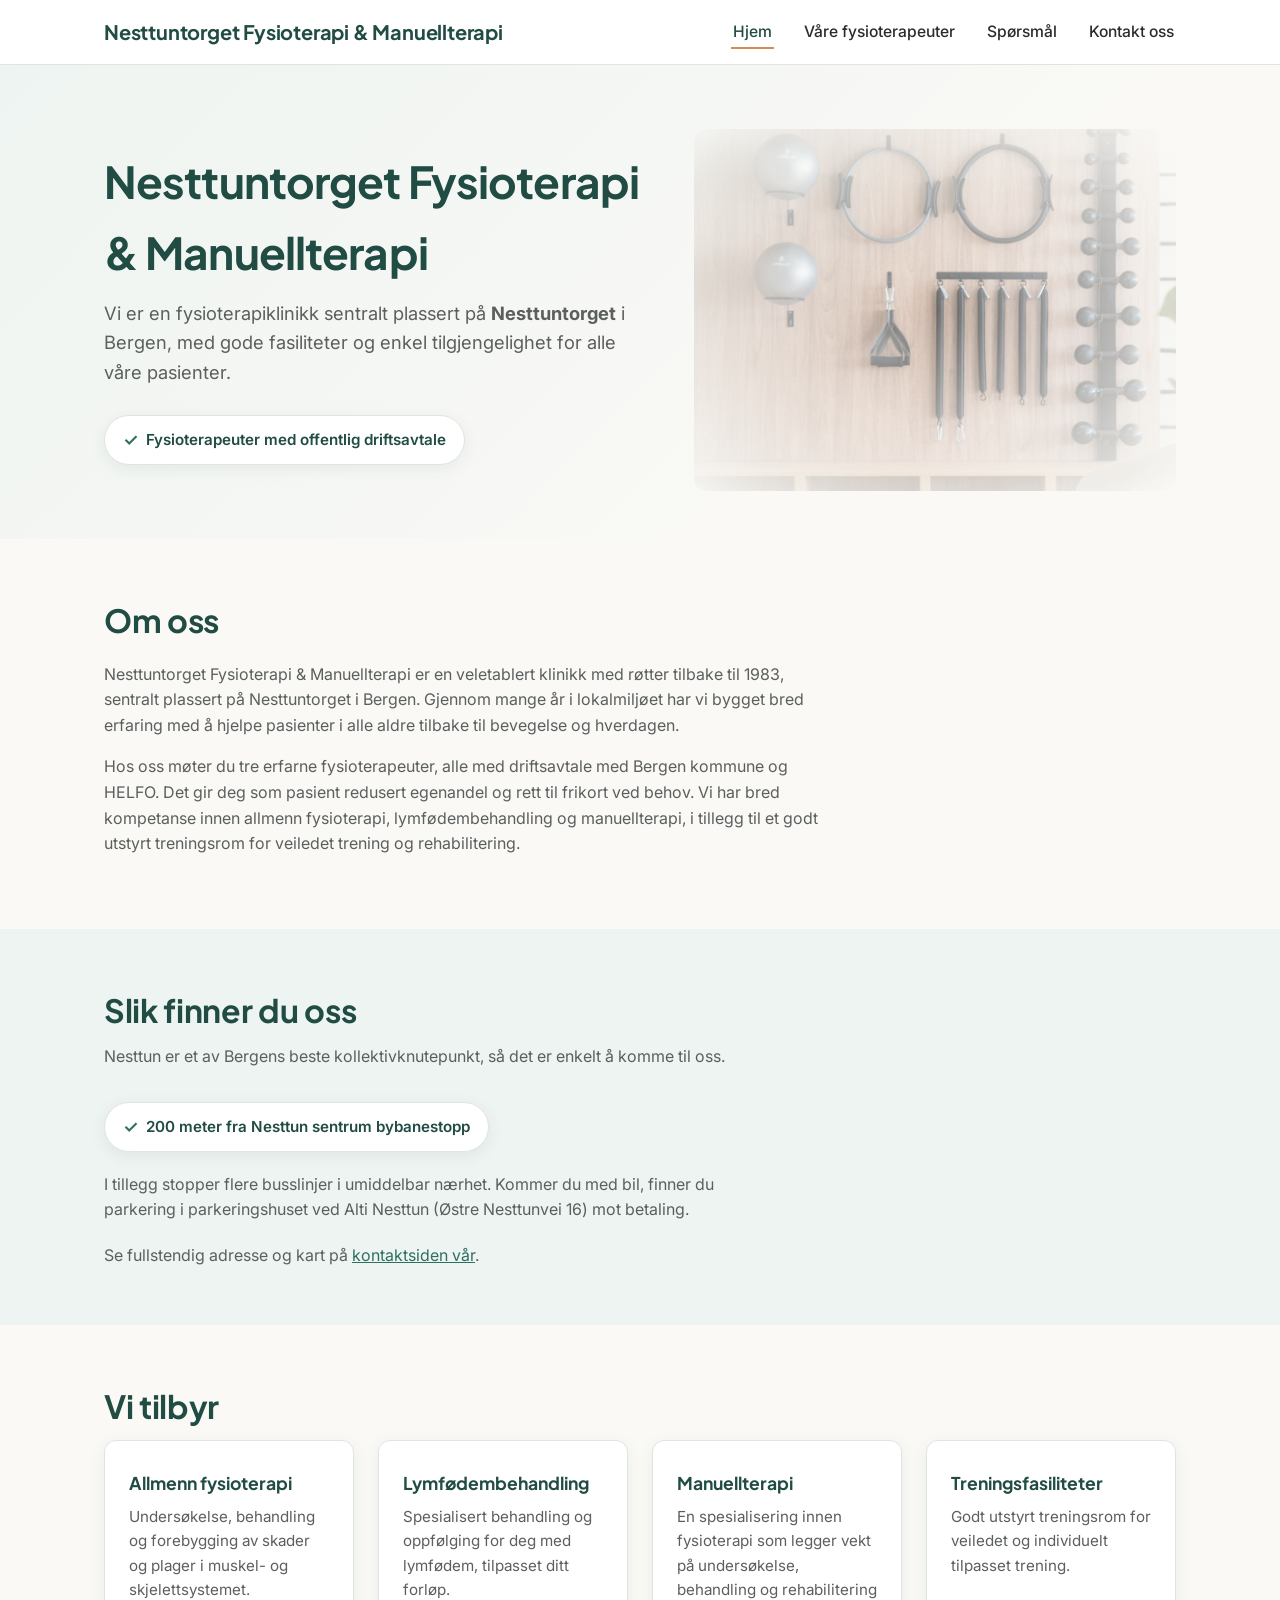
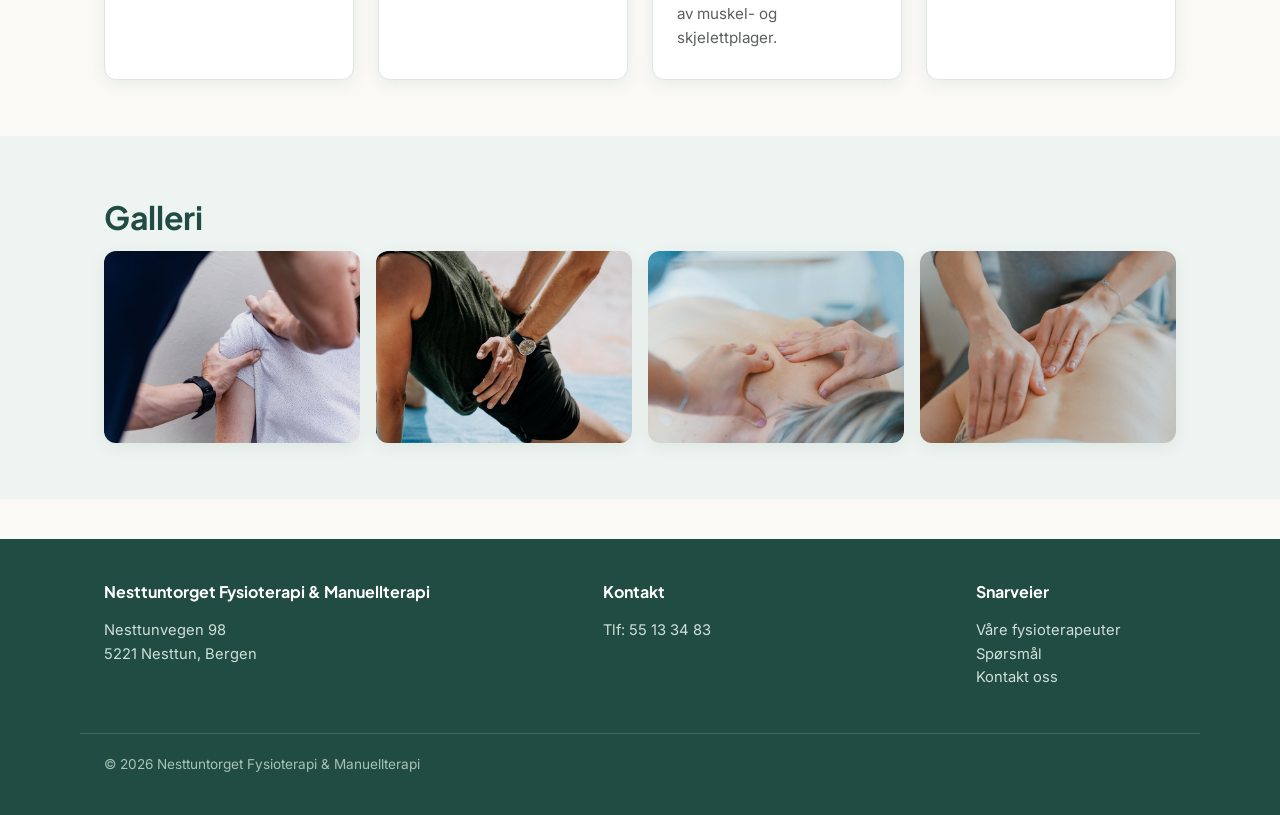
==== index.html @ 500651e6 "Remove generated placeholder logo, revert header to plain text" ====
<!DOCTYPE html>
<html lang="no">
<head>
  <meta charset="UTF-8" />
  <meta name="viewport" content="width=device-width, initial-scale=1.0" />
  <title>Nesttuntorget Fysioterapi &amp; Manuellterapi</title>
  <meta name="description" content="Nesttuntorget Fysioterapi &amp; Manuellterapi – din lokale fysioterapiklinikk sentralt plassert på Nesttuntorget. Fysioterapeuter med offentlig driftsavtale." />
  <link rel="preconnect" href="https://fonts.googleapis.com" />
  <link rel="preconnect" href="https://fonts.gstatic.com" crossorigin />
  <link href="https://fonts.googleapis.com/css2?family=Inter:wght@400;500;600;700&family=Plus+Jakarta+Sans:wght@600;700;800&display=swap" rel="stylesheet" />
  <link rel="stylesheet" href="css/style.css" />
</head>
<body>

  <header class="site-header">
    <div class="container">
      <a class="site-logo" href="index.html">Nesttuntorget Fysioterapi &amp; Manuellterapi</a>
      <nav class="site-nav" aria-label="Hovedmeny">
        <ul>
          <li><a href="index.html" aria-current="page">Hjem</a></li>
          <li><a href="fysioterapeuter.html">Våre fysioterapeuter</a></li>
          <li><a href="sporsmal.html">Spørsmål</a></li>
          <li><a href="kontakt.html">Kontakt oss</a></li>
        </ul>
      </nav>
    </div>
  </header>

  <main>
    <!-- Hero / intro -->
    <section class="hero">
      <div class="container hero-flex">
        <div class="hero-text">
          <h1>Nesttuntorget Fysioterapi &amp; Manuellterapi</h1>
          <p class="lead">
            Vi er en fysioterapiklinikk sentralt plassert på <strong>Nesttuntorget</strong> i Bergen,
            med gode fasiliteter og enkel tilgjengelighet for alle våre pasienter.
          </p>
          <div class="trust-badges">
            <span class="trust-badge"><span class="check">✓</span> Fysioterapeuter med offentlig driftsavtale</span>
          </div>
        </div>
        <div class="hero-image hero-image--fade">
          <img src="assets/hero/hero-home.jpg" alt="Treningsutstyr til opptrening og rehabilitering" />
        </div>
      </div>
    </section>

    <!-- Om oss -->
    <section class="section intro-block">
      <div class="container">
        <h2>Om oss</h2>
        <p>
          Nesttuntorget Fysioterapi &amp; Manuellterapi er en veletablert klinikk med røtter tilbake til 1983, sentralt plassert
          på Nesttuntorget i Bergen. Gjennom mange år i lokalmiljøet har vi bygget bred erfaring med å hjelpe
          pasienter i alle aldre tilbake til bevegelse og hverdagen.
        </p>
        <p>
          Hos oss møter du tre erfarne fysioterapeuter, alle med driftsavtale med Bergen kommune og HELFO.
          Det gir deg som pasient redusert egenandel og rett til frikort ved behov. Vi har bred kompetanse
          innen allmenn fysioterapi, lymfødembehandling og manuellterapi, i tillegg til et godt
          utstyrt treningsrom for veiledet trening og rehabilitering.
        </p>
      </div>
    </section>

    <!-- Slik finner du oss -->
    <section class="section section-alt">
      <div class="container">
        <h2>Slik finner du oss</h2>
        <p class="section-intro">
          Nesttun er et av Bergens beste kollektivknutepunkt, så det er enkelt å komme til oss.
        </p>
        <div class="trust-badges">
          <span class="trust-badge"><span class="check">✓</span> 200 meter fra Nesttun sentrum bybanestopp</span>
        </div>
        <p style="margin-top: 20px; max-width: 640px; color: var(--color-text-light);">
          I tillegg stopper flere busslinjer i umiddelbar nærhet. Kommer du med bil, finner du parkering i
          parkeringshuset ved Alti Nesttun (Østre Nesttunvei 16) mot betaling.
        </p>
        <p class="section-intro" style="margin-top: 20px; margin-bottom: 0;">
          Se fullstendig adresse og kart på <a href="kontakt.html">kontaktsiden vår</a>.
        </p>
      </div>
    </section>

    <!-- Vi tilbyr -->
    <section class="section">
      <div class="container">
        <h2>Vi tilbyr</h2>
        <div class="offer-grid">
          <div class="offer-card">
            <h3>Allmenn fysioterapi</h3>
            <p>Undersøkelse, behandling og forebygging av skader og plager i muskel- og skjelettsystemet.</p>
          </div>
          <div class="offer-card">
            <h3>Lymfødembehandling</h3>
            <p>Spesialisert behandling og oppfølging for deg med lymfødem, tilpasset ditt forløp.</p>
          </div>
          <div class="offer-card">
            <h3>Manuellterapi</h3>
            <p>En spesialisering innen fysioterapi som legger vekt på undersøkelse, behandling og rehabilitering av muskel- og skjelettplager.</p>
          </div>
          <div class="offer-card">
            <h3>Treningsfasiliteter</h3>
            <p>Godt utstyrt treningsrom for veiledet og individuelt tilpasset trening.</p>
          </div>
        </div>
      </div>
    </section>

    <!-- Gallery -->
    <section class="section section-alt">
      <div class="container">
        <h2>Galleri</h2>
        <!-- Stock photos as placeholders — swap for real photos of the clinic/staff via assets/gallery/ once available. -->
        <div class="gallery-grid">
          <img src="assets/gallery/gallery-1.jpg" alt="Fysioterapeut behandler pasientens skulder" loading="lazy" />
          <img src="assets/gallery/gallery-2.jpg" alt="Veiledet tøying og trening" loading="lazy" />
          <img src="assets/gallery/gallery-3.jpg" alt="Behandling av nakke og skulder" loading="lazy" />
          <img src="assets/gallery/gallery-4.jpg" alt="Behandling av rygg" loading="lazy" />
        </div>
      </div>
    </section>
  </main>

  <footer class="site-footer">
    <div class="container">
      <div class="footer-col">
        <h4>Nesttuntorget Fysioterapi &amp; Manuellterapi</h4>
        <p>Nesttunvegen 98<br />5221 Nesttun, Bergen</p>
      </div>
      <div class="footer-col">
        <h4>Kontakt</h4>
        <p>Tlf: <a href="tel:55133483">55 13 34 83</a></p>
      </div>
      <div class="footer-col">
        <h4>Snarveier</h4>
        <p>
          <a href="fysioterapeuter.html">Våre fysioterapeuter</a><br />
          <a href="sporsmal.html">Spørsmål</a><br />
          <a href="kontakt.html">Kontakt oss</a>
        </p>
      </div>
    </div>
    <div class="container footer-bottom">
      &copy; 2026 Nesttuntorget Fysioterapi &amp; Manuellterapi
    </div>
  </footer>

</body>
</html>
---- css/style.css ----
/* ==========================================================================
   Nesttuntorget Fysioterapi — shared stylesheet
   ========================================================================== */

:root {
  --color-primary: #2f6f62;
  --color-primary-dark: #204c43;
  --color-accent: #d98a4e;
  --color-bg: #faf9f6;
  --color-bg-alt: #eef4f1;
  --color-card: #ffffff;
  --color-text: #2b2b2b;
  --color-text-light: #5b5f5e;
  --color-border: #e1e5e2;

  --font-main: "Inter", -apple-system, BlinkMacSystemFont, "Segoe UI", sans-serif;
  --font-heading: "Plus Jakarta Sans", "Inter", -apple-system, BlinkMacSystemFont, "Segoe UI", sans-serif;

  --max-width: 1120px;
  --radius: 12px;
  --shadow: 0 4px 16px rgba(32, 76, 67, 0.08);
}

* {
  box-sizing: border-box;
}

html {
  scroll-behavior: smooth;
}

body {
  margin: 0;
  font-family: var(--font-main);
  background: var(--color-bg);
  color: var(--color-text);
  line-height: 1.6;
}

img {
  max-width: 100%;
  display: block;
}

a {
  color: var(--color-primary);
}

.container {
  max-width: var(--max-width);
  margin: 0 auto;
  padding: 0 24px;
}

/* ---- Header / nav ---- */
.site-header {
  background: var(--color-card);
  border-bottom: 1px solid var(--color-border);
  position: sticky;
  top: 0;
  z-index: 100;
}

.site-header .container {
  display: flex;
  align-items: center;
  justify-content: space-between;
  flex-wrap: wrap;
  gap: 12px;
  padding-top: 16px;
  padding-bottom: 16px;
}

.site-logo {
  font-family: var(--font-heading);
  font-weight: 700;
  font-size: 1.25rem;
  color: var(--color-primary-dark);
  text-decoration: none;
  letter-spacing: -0.01em;
}

.site-nav ul {
  list-style: none;
  display: flex;
  gap: 28px;
  margin: 0;
  padding: 0;
  flex-wrap: wrap;
}

.site-nav a {
  text-decoration: none;
  color: var(--color-text);
  font-weight: 500;
  font-size: 0.98rem;
  padding: 6px 2px;
  border-bottom: 2px solid transparent;
  transition: border-color 0.15s ease, color 0.15s ease;
}

.site-nav a:hover,
.site-nav a[aria-current="page"] {
  color: var(--color-primary-dark);
  border-bottom-color: var(--color-accent);
}

/* ---- Hero ---- */
.hero {
  background: linear-gradient(135deg, var(--color-bg-alt) 0%, var(--color-bg) 70%);
  padding: 64px 0 48px;
}

.hero h1 {
  font-family: var(--font-heading);
  font-size: clamp(2rem, 4vw, 2.75rem);
  margin: 0 0 12px;
  color: var(--color-primary-dark);
  letter-spacing: -0.02em;
}

.hero .lead {
  font-size: 1.15rem;
  color: var(--color-text-light);
  max-width: 640px;
  margin: 0 0 28px;
}

.hero-flex {
  display: flex;
  align-items: center;
  gap: 48px;
  flex-wrap: wrap;
}

.hero-text {
  flex: 1 1 380px;
}

.hero-image {
  flex: 1 1 320px;
}

.hero-image img {
  width: 100%;
  aspect-ratio: 4 / 3;
  object-fit: cover;
  border-radius: var(--radius);
  box-shadow: var(--shadow);
}

.hero-image--fade img {
  box-shadow: none;
  opacity: 0.6;
  mask-image: radial-gradient(ellipse 85% 85% at center, black 0%, transparent 85%);
  -webkit-mask-image: radial-gradient(ellipse 85% 85% at center, black 0%, transparent 85%);
}

.trust-badges {
  display: flex;
  gap: 16px;
  flex-wrap: wrap;
  margin: 0 0 8px;
}

.trust-badge {
  display: flex;
  align-items: center;
  gap: 8px;
  background: var(--color-card);
  border: 1px solid var(--color-border);
  border-radius: 999px;
  padding: 10px 18px;
  font-weight: 600;
  font-size: 0.95rem;
  color: var(--color-primary-dark);
  box-shadow: var(--shadow);
}

.trust-badge .check {
  color: var(--color-primary);
  font-size: 1.1rem;
}

/* ---- Generic section ---- */
.section {
  padding: 56px 0;
}

.section-alt {
  background: var(--color-bg-alt);
}

.section h2 {
  font-family: var(--font-heading);
  font-size: clamp(1.5rem, 3vw, 2rem);
  color: var(--color-primary-dark);
  margin: 0 0 8px;
  letter-spacing: -0.01em;
}

.section-intro {
  color: var(--color-text-light);
  max-width: 640px;
  margin: 0 0 32px;
}

/* ---- Om oss / intro text block ---- */
.intro-block p {
  max-width: 720px;
  color: var(--color-text-light);
}

/* ---- Vi tilbyr cards ---- */
.offer-grid {
  display: grid;
  grid-template-columns: repeat(auto-fit, minmax(230px, 1fr));
  gap: 24px;
}

.offer-card {
  background: var(--color-card);
  border: 1px solid var(--color-border);
  border-radius: var(--radius);
  padding: 28px 24px;
  box-shadow: var(--shadow);
}

.offer-card .icon {
  font-size: 1.6rem;
  margin-bottom: 12px;
  display: inline-block;
}

.offer-card h3 {
  font-family: var(--font-heading);
  margin: 0 0 8px;
  font-size: 1.1rem;
  color: var(--color-primary-dark);
}

.offer-card p {
  margin: 0;
  color: var(--color-text-light);
  font-size: 0.95rem;
}

/* ---- Gallery ---- */
.gallery-grid {
  display: grid;
  grid-template-columns: repeat(auto-fit, minmax(180px, 1fr));
  gap: 16px;
}

.gallery-placeholder {
  aspect-ratio: 4 / 3;
  border: 2px dashed var(--color-border);
  border-radius: var(--radius);
  display: flex;
  align-items: center;
  justify-content: center;
  color: var(--color-text-light);
  font-size: 0.9rem;
  background: var(--color-bg-alt);
  text-align: center;
  padding: 12px;
}

.gallery-grid img {
  width: 100%;
  aspect-ratio: 4 / 3;
  object-fit: cover;
  border-radius: var(--radius);
  box-shadow: var(--shadow);
}

/* ---- Therapist cards (Våre fysioterapeuter) ---- */
.staff-grid {
  display: grid;
  grid-template-columns: repeat(auto-fit, minmax(280px, 1fr));
  gap: 28px;
}

.staff-card {
  background: var(--color-card);
  border: 1px solid var(--color-border);
  border-radius: var(--radius);
  padding: 28px;
  box-shadow: var(--shadow);
}

.staff-avatar {
  display: block;
  width: 96px;
  height: 96px;
  border-radius: 50%;
  object-fit: cover;
  margin-bottom: 16px;
  box-shadow: var(--shadow);
}

.staff-card h3 {
  font-family: var(--font-heading);
  margin: 0 0 4px;
  color: var(--color-primary-dark);
  font-size: 1.2rem;
}

.staff-role {
  color: var(--color-accent);
  font-weight: 600;
  font-size: 0.9rem;
  margin: 0 0 14px;
}

.staff-contact {
  list-style: none;
  padding: 0;
  margin: 0 0 16px;
  font-size: 0.92rem;
  color: var(--color-text-light);
}

.staff-contact li {
  margin-bottom: 4px;
}

.staff-card p.bio {
  margin: 0;
  color: var(--color-text-light);
  font-size: 0.95rem;
}

/* ---- Spørsmål (FAQ) ---- */
.faq-list {
  display: flex;
  flex-direction: column;
  gap: 20px;
  max-width: 760px;
}

.faq-item {
  background: var(--color-card);
  border: 1px solid var(--color-border);
  border-radius: var(--radius);
  padding: 24px 28px;
  box-shadow: var(--shadow);
}

.faq-item h3 {
  font-family: var(--font-heading);
  margin: 0 0 8px;
  color: var(--color-primary-dark);
  font-size: 1.1rem;
}

.faq-item p {
  margin: 0;
  color: var(--color-text-light);
}

/* ---- Kontakt oss ---- */
.contact-grid {
  display: grid;
  grid-template-columns: 1fr 1fr;
  gap: 32px;
  align-items: start;
}

.contact-info-card {
  background: var(--color-card);
  border: 1px solid var(--color-border);
  border-radius: var(--radius);
  padding: 28px;
  box-shadow: var(--shadow);
}

.contact-info-card h3 {
  font-family: var(--font-heading);
  color: var(--color-primary-dark);
  margin: 24px 0 10px;
  font-size: 1.05rem;
}

.contact-info-card h3:first-child {
  margin-top: 0;
}

.contact-info-card p {
  margin: 0;
  color: var(--color-text-light);
}

.hours-table {
  width: 100%;
  border-collapse: collapse;
  font-size: 0.95rem;
}

.hours-table td {
  padding: 4px 0;
  color: var(--color-text-light);
}

.hours-table td:last-child {
  text-align: right;
  color: var(--color-text);
  font-weight: 500;
}

.map-embed {
  border-radius: var(--radius);
  overflow: hidden;
  box-shadow: var(--shadow);
  border: 1px solid var(--color-border);
  min-height: 320px;
}

.map-embed iframe {
  width: 100%;
  height: 100%;
  min-height: 320px;
  border: 0;
  display: block;
}

@media (max-width: 720px) {
  .contact-grid {
    grid-template-columns: 1fr;
  }
}

/* ---- Footer ---- */
.site-footer {
  background: var(--color-primary-dark);
  color: #eef4f1;
  padding: 40px 0;
  margin-top: 40px;
}

.site-footer .container {
  display: flex;
  flex-wrap: wrap;
  gap: 24px;
  justify-content: space-between;
}

.site-footer h4 {
  font-family: var(--font-heading);
  margin: 0 0 10px;
  font-size: 1rem;
  color: #fff;
}

.site-footer p,
.site-footer a {
  color: #cfe0da;
  font-size: 0.92rem;
  text-decoration: none;
}

.site-footer a:hover {
  color: #fff;
}

.footer-col {
  min-width: 200px;
}

.footer-bottom {
  margin-top: 28px;
  padding-top: 20px;
  border-top: 1px solid rgba(255, 255, 255, 0.15);
  font-size: 0.85rem;
  color: #a9c1b8;
}

/* ---- Placeholder text marker ---- */
.placeholder {
  color: var(--color-accent);
  font-style: italic;
}
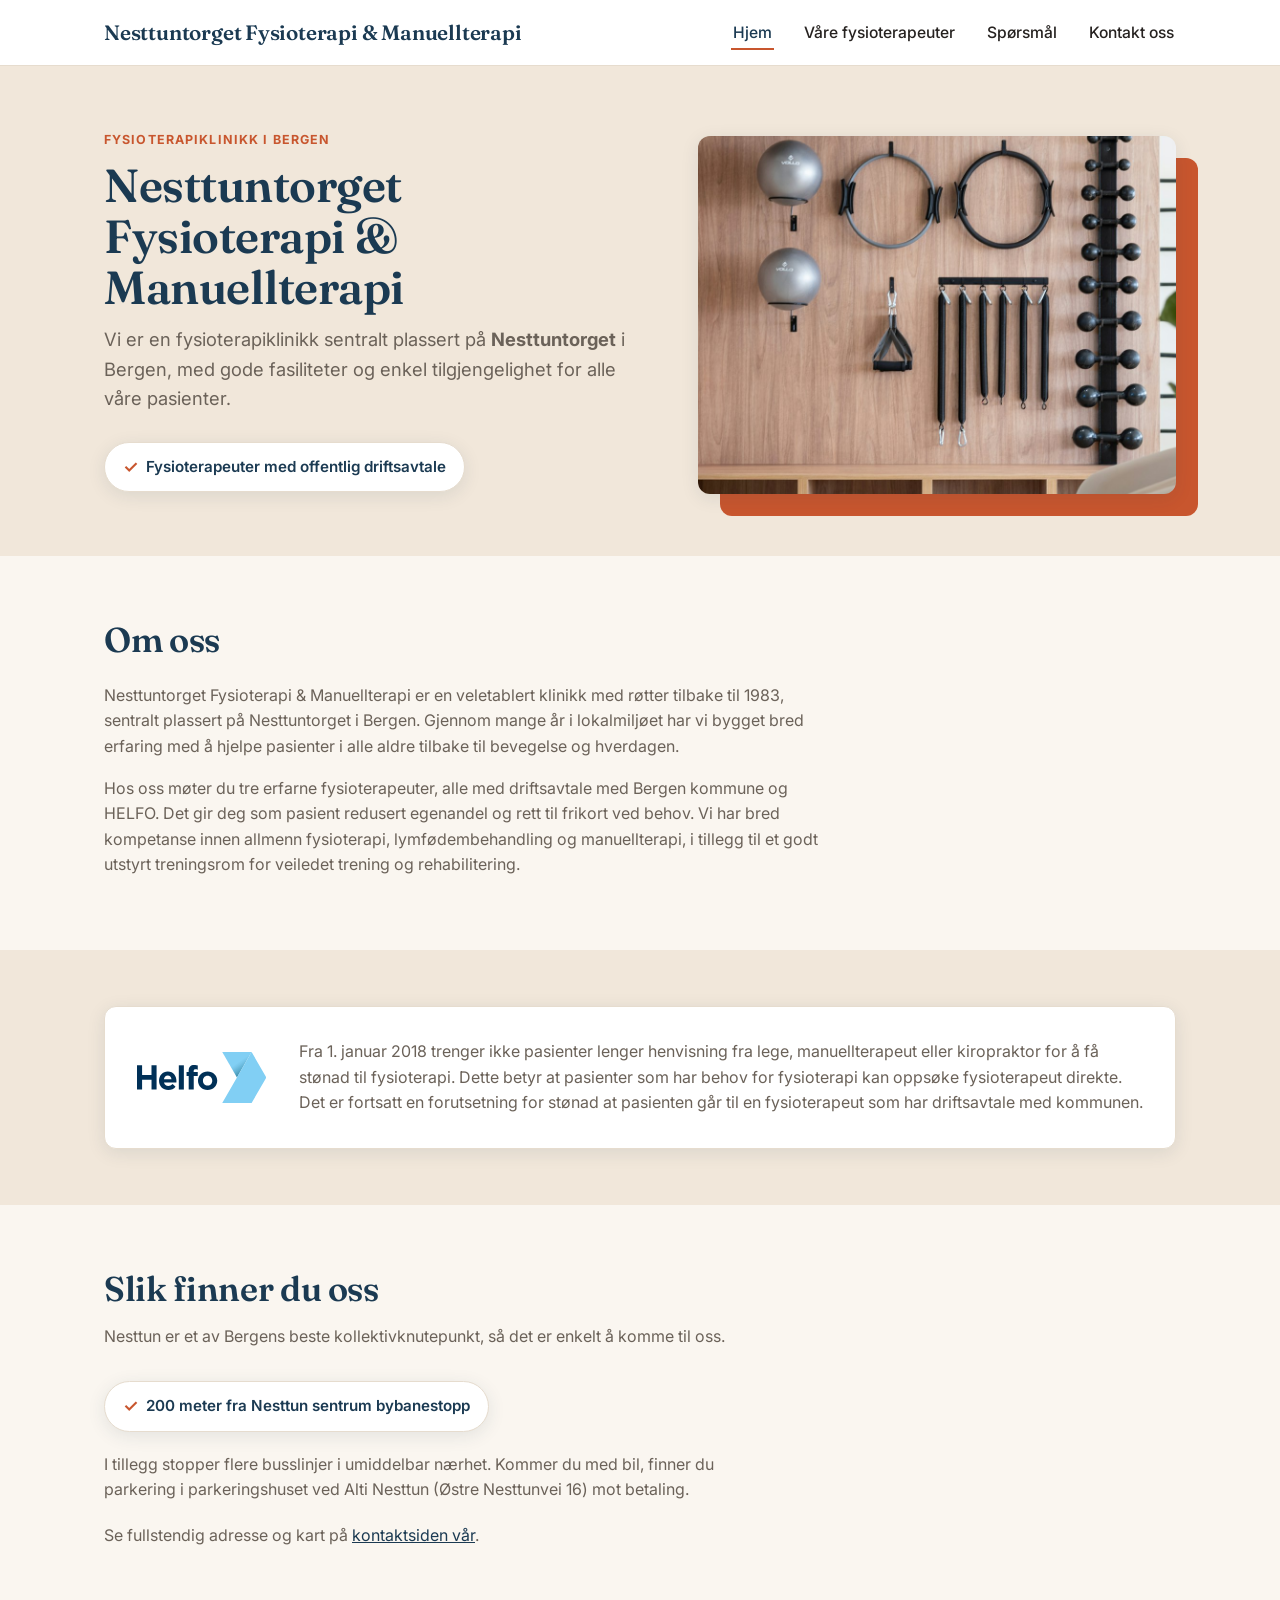
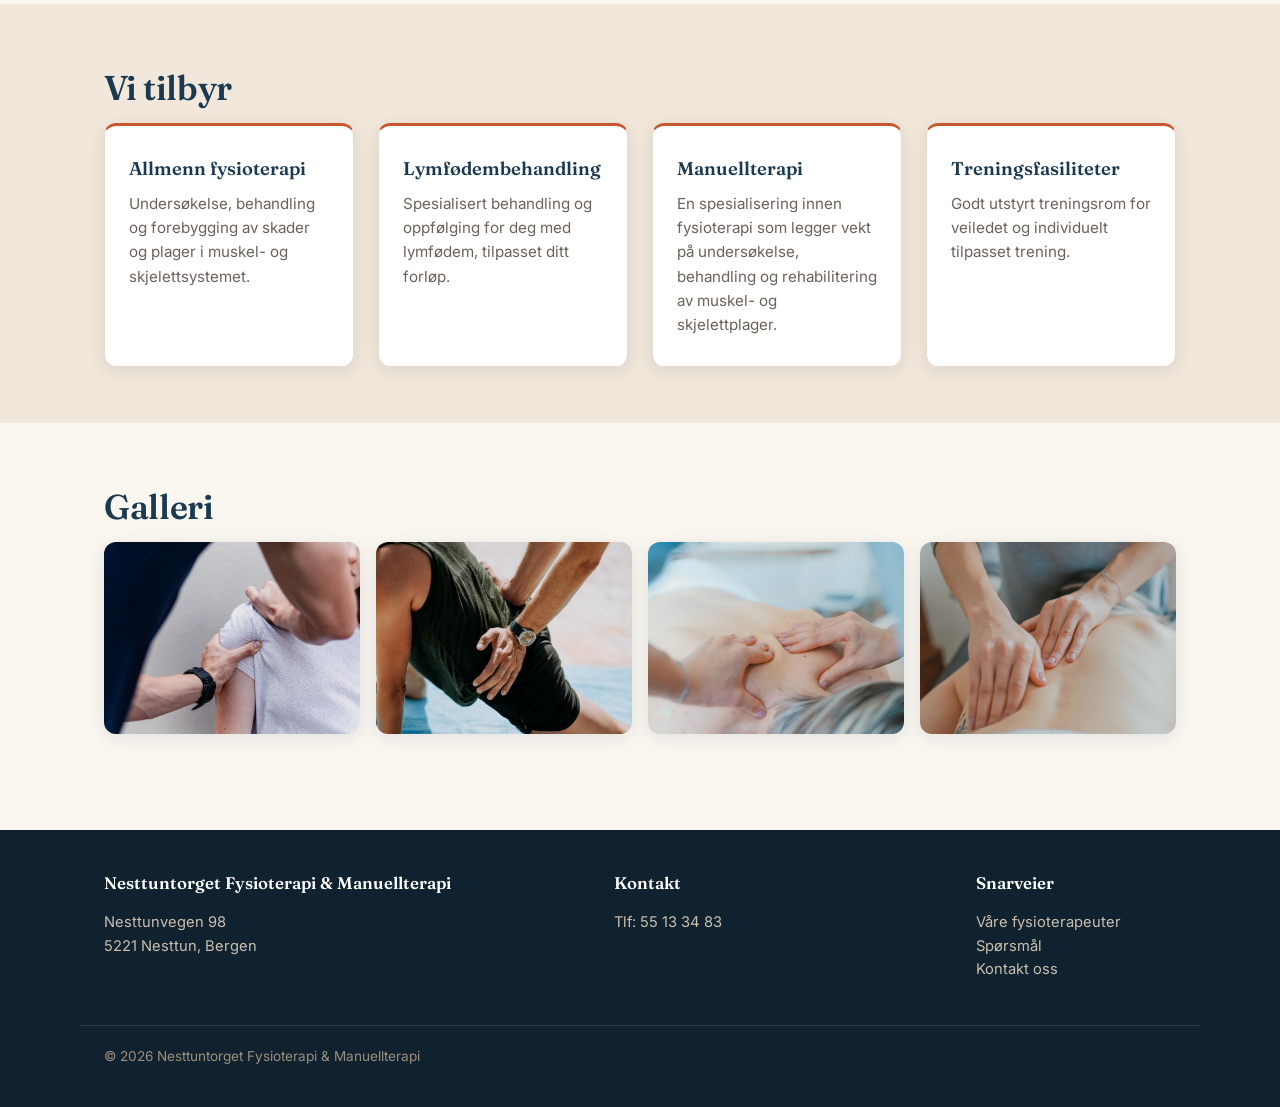
==== commit 2a012e57: "Design v2: navy/terracotta palette, Fraunces headings, offset-frame hero, Helfo section" ====
--- a/index.html
+++ b/index.html
@@ -7,7 +7,7 @@
   <meta name="description" content="Nesttuntorget Fysioterapi &amp; Manuellterapi – din lokale fysioterapiklinikk sentralt plassert på Nesttuntorget. Fysioterapeuter med offentlig driftsavtale." />
   <link rel="preconnect" href="https://fonts.googleapis.com" />
   <link rel="preconnect" href="https://fonts.gstatic.com" crossorigin />
-  <link href="https://fonts.googleapis.com/css2?family=Inter:wght@400;500;600;700&family=Plus+Jakarta+Sans:wght@600;700;800&display=swap" rel="stylesheet" />
+  <link href="https://fonts.googleapis.com/css2?family=Inter:wght@400;500;600;700&family=Fraunces:opsz,wght@9..144,500;9..144,600;9..144,700&display=swap" rel="stylesheet" />
   <link rel="stylesheet" href="css/style.css" />
 </head>
 <body>
@@ -31,6 +31,7 @@
     <section class="hero">
       <div class="container hero-flex">
         <div class="hero-text">
+          <span class="eyebrow">Fysioterapiklinikk i Bergen</span>
           <h1>Nesttuntorget Fysioterapi &amp; Manuellterapi</h1>
           <p class="lead">
             Vi er en fysioterapiklinikk sentralt plassert på <strong>Nesttuntorget</strong> i Bergen,
@@ -40,7 +41,7 @@
             <span class="trust-badge"><span class="check">✓</span> Fysioterapeuter med offentlig driftsavtale</span>
           </div>
         </div>
-        <div class="hero-image hero-image--fade">
+        <div class="hero-image">
           <img src="assets/hero/hero-home.jpg" alt="Treningsutstyr til opptrening og rehabilitering" />
         </div>
       </div>
@@ -64,8 +65,23 @@
       </div>
     </section>
 
+    <!-- Helfo / henvisning -->
+    <section class="section section-alt">
+      <div class="container">
+        <div class="helfo-box">
+          <img src="assets/helfo/helfo-logo.svg" alt="Helfo" />
+          <p>
+            Fra 1. januar 2018 trenger ikke pasienter lenger henvisning fra lege, manuellterapeut eller
+            kiropraktor for å få stønad til fysioterapi. Dette betyr at pasienter som har behov for
+            fysioterapi kan oppsøke fysioterapeut direkte. Det er fortsatt en forutsetning for stønad at
+            pasienten går til en fysioterapeut som har driftsavtale med kommunen.
+          </p>
+        </div>
+      </div>
+    </section>
+
     <!-- Slik finner du oss -->
-    <section class="section section-alt">
+    <section class="section">
       <div class="container">
         <h2>Slik finner du oss</h2>
         <p class="section-intro">
@@ -85,7 +101,7 @@
     </section>
 
     <!-- Vi tilbyr -->
-    <section class="section">
+    <section class="section section-alt">
       <div class="container">
         <h2>Vi tilbyr</h2>
         <div class="offer-grid">
@@ -110,7 +126,7 @@
     </section>
 
     <!-- Gallery -->
-    <section class="section section-alt">
+    <section class="section">
       <div class="container">
         <h2>Galleri</h2>
         <!-- Stock photos as placeholders — swap for real photos of the clinic/staff via assets/gallery/ once available. -->
--- a/css/style.css
+++ b/css/style.css
@@ -1,24 +1,24 @@
 /* ==========================================================================
-   Nesttuntorget Fysioterapi — shared stylesheet
+   Nesttuntorget Fysioterapi & Manuellterapi — shared stylesheet (design v2)
    ========================================================================== */
 
 :root {
-  --color-primary: #2f6f62;
-  --color-primary-dark: #204c43;
-  --color-accent: #d98a4e;
-  --color-bg: #faf9f6;
-  --color-bg-alt: #eef4f1;
+  --color-primary: #1b3a52;
+  --color-primary-dark: #10222f;
+  --color-accent: #c8562e;
+  --color-bg: #faf6f0;
+  --color-bg-alt: #f1e7da;
   --color-card: #ffffff;
-  --color-text: #2b2b2b;
-  --color-text-light: #5b5f5e;
-  --color-border: #e1e5e2;
+  --color-text: #262220;
+  --color-text-light: #6b6259;
+  --color-border: #e6dcce;
 
   --font-main: "Inter", -apple-system, BlinkMacSystemFont, "Segoe UI", sans-serif;
-  --font-heading: "Plus Jakarta Sans", "Inter", -apple-system, BlinkMacSystemFont, "Segoe UI", sans-serif;
+  --font-heading: "Fraunces", Georgia, "Times New Roman", serif;
 
   --max-width: 1120px;
   --radius: 12px;
-  --shadow: 0 4px 16px rgba(32, 76, 67, 0.08);
+  --shadow: 0 4px 18px rgba(27, 58, 82, 0.1);
 }
 
 * {
@@ -50,6 +50,16 @@
   max-width: var(--max-width);
   margin: 0 auto;
   padding: 0 24px;
+}
+
+.eyebrow {
+  display: block;
+  text-transform: uppercase;
+  letter-spacing: 0.09em;
+  font-size: 0.78rem;
+  font-weight: 700;
+  color: var(--color-accent);
+  margin: 0 0 10px;
 }
 
 /* ---- Header / nav ---- */
@@ -73,9 +83,9 @@
 
 .site-logo {
   font-family: var(--font-heading);
-  font-weight: 700;
-  font-size: 1.25rem;
-  color: var(--color-primary-dark);
+  font-weight: 600;
+  font-size: 1.3rem;
+  color: var(--color-primary);
   text-decoration: none;
   letter-spacing: -0.01em;
 }
@@ -101,22 +111,24 @@
 
 .site-nav a:hover,
 .site-nav a[aria-current="page"] {
-  color: var(--color-primary-dark);
+  color: var(--color-primary);
   border-bottom-color: var(--color-accent);
 }
 
 /* ---- Hero ---- */
 .hero {
-  background: linear-gradient(135deg, var(--color-bg-alt) 0%, var(--color-bg) 70%);
-  padding: 64px 0 48px;
+  background: var(--color-bg-alt);
+  padding: 64px 0 56px;
 }
 
 .hero h1 {
   font-family: var(--font-heading);
-  font-size: clamp(2rem, 4vw, 2.75rem);
+  font-weight: 600;
+  font-size: clamp(2.1rem, 4vw, 2.9rem);
   margin: 0 0 12px;
-  color: var(--color-primary-dark);
-  letter-spacing: -0.02em;
+  color: var(--color-primary);
+  letter-spacing: -0.01em;
+  line-height: 1.1;
 }
 
 .hero .lead {
@@ -129,7 +141,7 @@
 .hero-flex {
   display: flex;
   align-items: center;
-  gap: 48px;
+  gap: 56px;
   flex-wrap: wrap;
 }
 
@@ -139,9 +151,24 @@
 
 .hero-image {
   flex: 1 1 320px;
+  position: relative;
+}
+
+.hero-image::before {
+  content: "";
+  position: absolute;
+  top: 22px;
+  right: -22px;
+  bottom: -22px;
+  left: 22px;
+  background: var(--color-accent);
+  border-radius: var(--radius);
+  z-index: 0;
 }
 
 .hero-image img {
+  position: relative;
+  z-index: 1;
   width: 100%;
   aspect-ratio: 4 / 3;
   object-fit: cover;
@@ -149,13 +176,6 @@
   box-shadow: var(--shadow);
 }
 
-.hero-image--fade img {
-  box-shadow: none;
-  opacity: 0.6;
-  mask-image: radial-gradient(ellipse 85% 85% at center, black 0%, transparent 85%);
-  -webkit-mask-image: radial-gradient(ellipse 85% 85% at center, black 0%, transparent 85%);
-}
-
 .trust-badges {
   display: flex;
   gap: 16px;
@@ -173,12 +193,12 @@
   padding: 10px 18px;
   font-weight: 600;
   font-size: 0.95rem;
-  color: var(--color-primary-dark);
+  color: var(--color-primary);
   box-shadow: var(--shadow);
 }
 
 .trust-badge .check {
-  color: var(--color-primary);
+  color: var(--color-accent);
   font-size: 1.1rem;
 }
 
@@ -193,8 +213,9 @@
 
 .section h2 {
   font-family: var(--font-heading);
-  font-size: clamp(1.5rem, 3vw, 2rem);
-  color: var(--color-primary-dark);
+  font-weight: 600;
+  font-size: clamp(1.6rem, 3vw, 2.15rem);
+  color: var(--color-primary);
   margin: 0 0 8px;
   letter-spacing: -0.01em;
 }
@@ -209,6 +230,39 @@
 .intro-block p {
   max-width: 720px;
   color: var(--color-text-light);
+}
+
+/* ---- Helfo info box ---- */
+.helfo-box {
+  display: flex;
+  align-items: center;
+  gap: 32px;
+  background: var(--color-card);
+  border: 1px solid var(--color-border);
+  border-radius: var(--radius);
+  padding: 32px;
+  box-shadow: var(--shadow);
+}
+
+.helfo-box img {
+  width: 130px;
+  flex-shrink: 0;
+}
+
+.helfo-box p {
+  margin: 0;
+  color: var(--color-text-light);
+}
+
+@media (max-width: 640px) {
+  .helfo-box {
+    flex-direction: column;
+    align-items: flex-start;
+  }
+
+  .helfo-box img {
+    width: 110px;
+  }
 }
 
 /* ---- Vi tilbyr cards ---- */
@@ -221,6 +275,7 @@
 .offer-card {
   background: var(--color-card);
   border: 1px solid var(--color-border);
+  border-top: 3px solid var(--color-accent);
   border-radius: var(--radius);
   padding: 28px 24px;
   box-shadow: var(--shadow);
@@ -234,9 +289,10 @@
 
 .offer-card h3 {
   font-family: var(--font-heading);
+  font-weight: 600;
   margin: 0 0 8px;
-  font-size: 1.1rem;
-  color: var(--color-primary-dark);
+  font-size: 1.15rem;
+  color: var(--color-primary);
 }
 
 .offer-card p {
@@ -301,9 +357,10 @@
 
 .staff-card h3 {
   font-family: var(--font-heading);
+  font-weight: 600;
   margin: 0 0 4px;
-  color: var(--color-primary-dark);
-  font-size: 1.2rem;
+  color: var(--color-primary);
+  font-size: 1.25rem;
 }
 
 .staff-role {
@@ -342,6 +399,7 @@
 .faq-item {
   background: var(--color-card);
   border: 1px solid var(--color-border);
+  border-left: 3px solid var(--color-accent);
   border-radius: var(--radius);
   padding: 24px 28px;
   box-shadow: var(--shadow);
@@ -349,9 +407,10 @@
 
 .faq-item h3 {
   font-family: var(--font-heading);
+  font-weight: 600;
   margin: 0 0 8px;
-  color: var(--color-primary-dark);
-  font-size: 1.1rem;
+  color: var(--color-primary);
+  font-size: 1.15rem;
 }
 
 .faq-item p {
@@ -377,9 +436,10 @@
 
 .contact-info-card h3 {
   font-family: var(--font-heading);
-  color: var(--color-primary-dark);
+  font-weight: 600;
+  color: var(--color-primary);
   margin: 24px 0 10px;
-  font-size: 1.05rem;
+  font-size: 1.1rem;
 }
 
 .contact-info-card h3:first-child {
@@ -433,7 +493,7 @@
 /* ---- Footer ---- */
 .site-footer {
   background: var(--color-primary-dark);
-  color: #eef4f1;
+  color: #ede4d8;
   padding: 40px 0;
   margin-top: 40px;
 }
@@ -447,14 +507,15 @@
 
 .site-footer h4 {
   font-family: var(--font-heading);
+  font-weight: 600;
   margin: 0 0 10px;
-  font-size: 1rem;
+  font-size: 1.05rem;
   color: #fff;
 }
 
 .site-footer p,
 .site-footer a {
-  color: #cfe0da;
+  color: #cbbfae;
   font-size: 0.92rem;
   text-decoration: none;
 }
@@ -470,9 +531,9 @@
 .footer-bottom {
   margin-top: 28px;
   padding-top: 20px;
-  border-top: 1px solid rgba(255, 255, 255, 0.15);
+  border-top: 1px solid rgba(255, 255, 255, 0.12);
   font-size: 0.85rem;
-  color: #a9c1b8;
+  color: #9c8f7c;
 }
 
 /* ---- Placeholder text marker ---- */
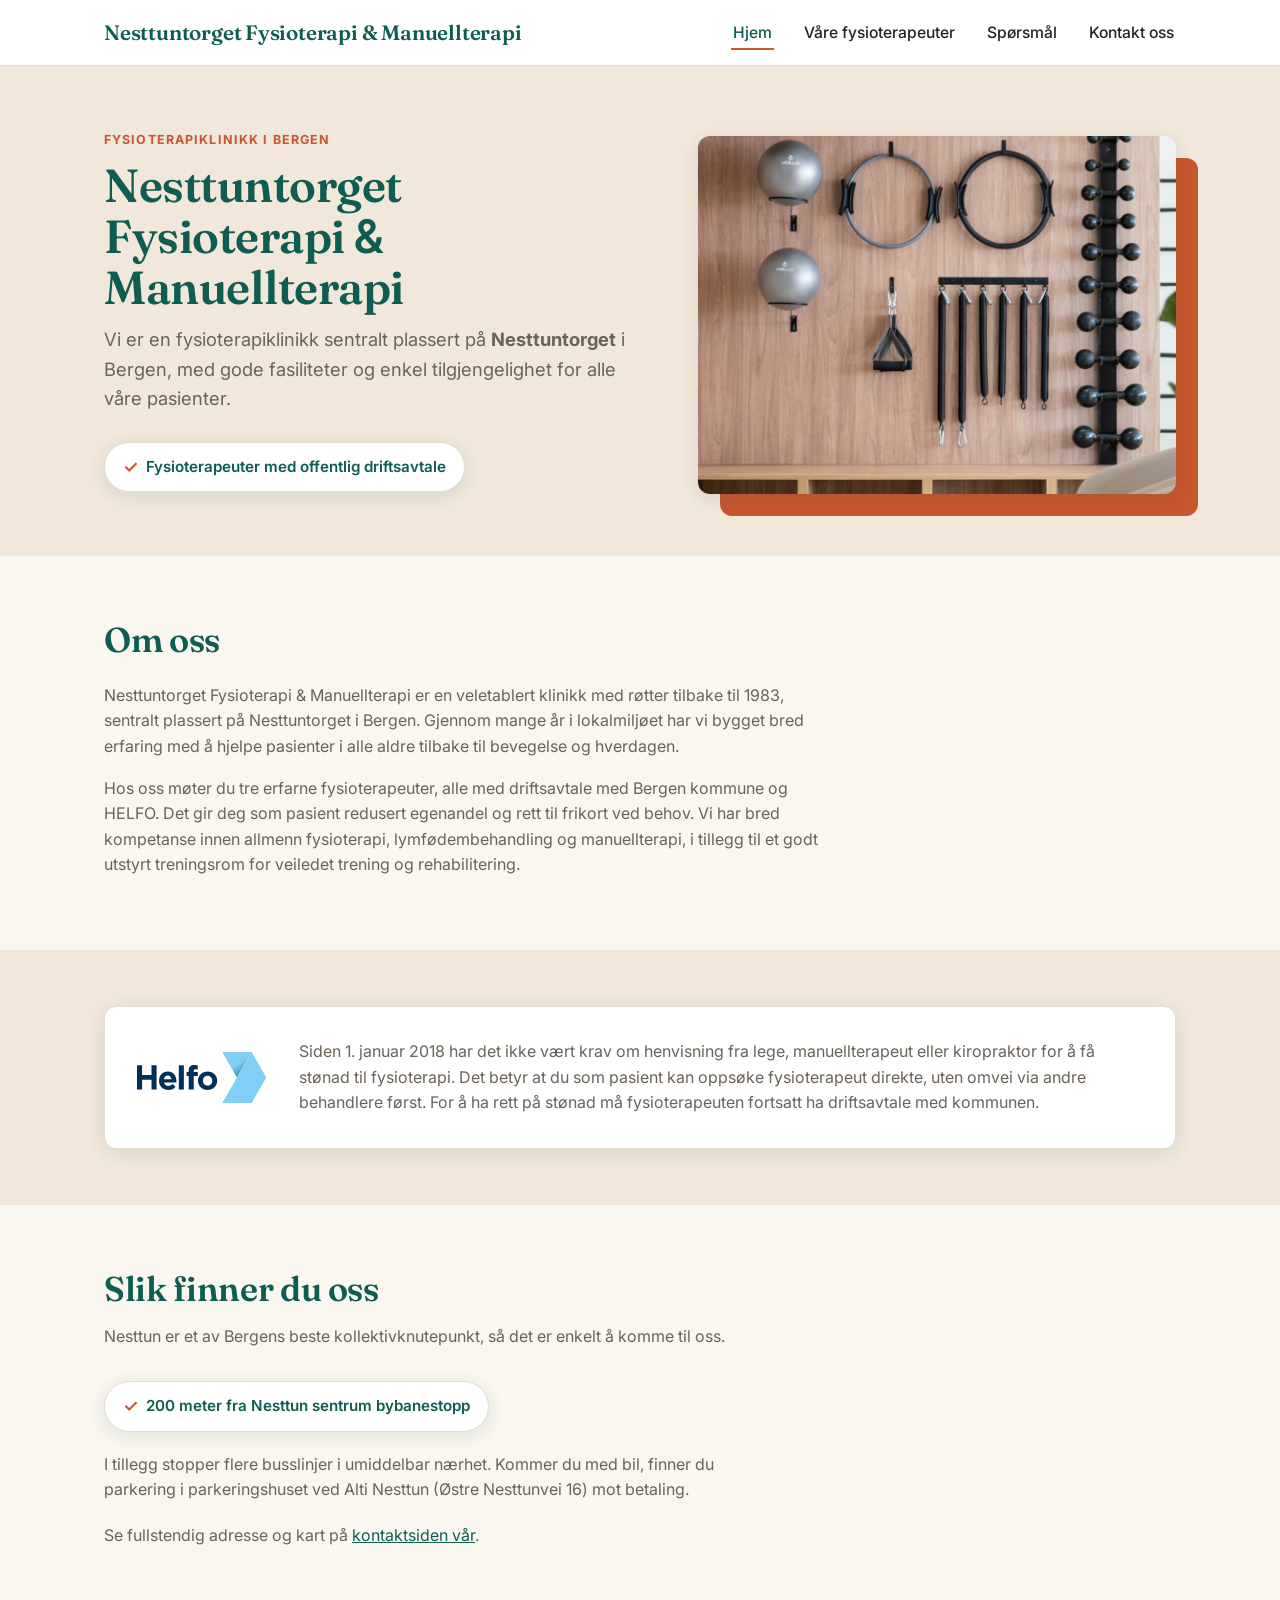
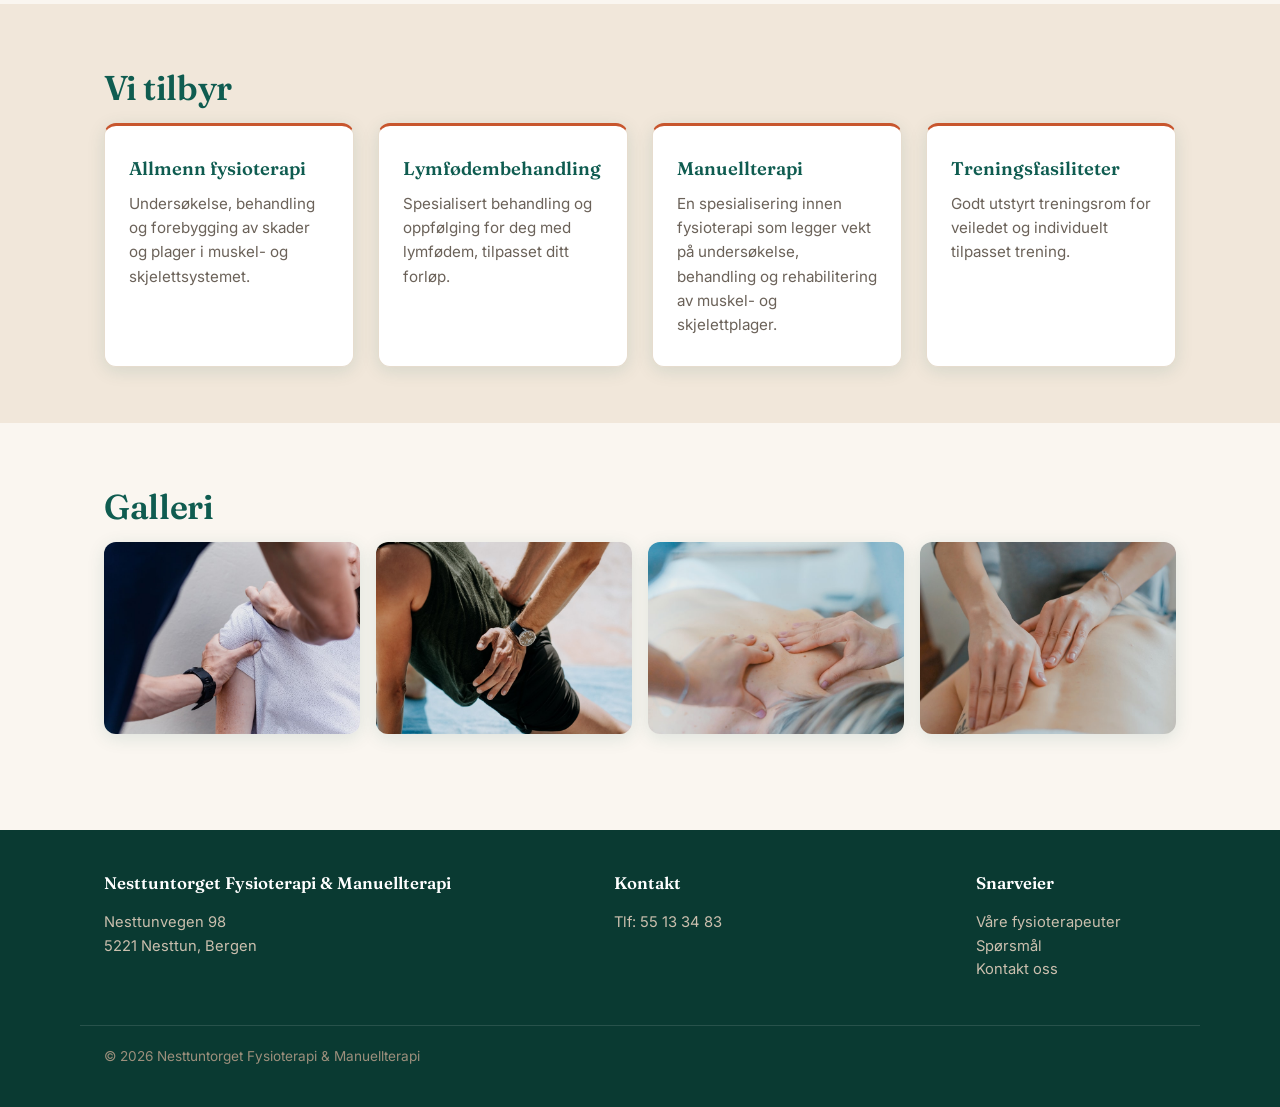
==== commit 3b411f95: "Shift palette to strong teal-green, reword Helfo text, fix headline ampersand" ====
--- a/index.html
+++ b/index.html
@@ -32,7 +32,7 @@
       <div class="container hero-flex">
         <div class="hero-text">
           <span class="eyebrow">Fysioterapiklinikk i Bergen</span>
-          <h1>Nesttuntorget Fysioterapi &amp; Manuellterapi</h1>
+          <h1>Nesttuntorget Fysioterapi <span class="amp">&amp;</span> Manuellterapi</h1>
           <p class="lead">
             Vi er en fysioterapiklinikk sentralt plassert på <strong>Nesttuntorget</strong> i Bergen,
             med gode fasiliteter og enkel tilgjengelighet for alle våre pasienter.
@@ -71,10 +71,10 @@
         <div class="helfo-box">
           <img src="assets/helfo/helfo-logo.svg" alt="Helfo" />
           <p>
-            Fra 1. januar 2018 trenger ikke pasienter lenger henvisning fra lege, manuellterapeut eller
-            kiropraktor for å få stønad til fysioterapi. Dette betyr at pasienter som har behov for
-            fysioterapi kan oppsøke fysioterapeut direkte. Det er fortsatt en forutsetning for stønad at
-            pasienten går til en fysioterapeut som har driftsavtale med kommunen.
+            Siden 1. januar 2018 har det ikke vært krav om henvisning fra lege, manuellterapeut eller
+            kiropraktor for å få stønad til fysioterapi. Det betyr at du som pasient kan oppsøke
+            fysioterapeut direkte, uten omvei via andre behandlere først. For å ha rett på stønad må
+            fysioterapeuten fortsatt ha driftsavtale med kommunen.
           </p>
         </div>
       </div>
--- a/css/style.css
+++ b/css/style.css
@@ -3,8 +3,8 @@
    ========================================================================== */
 
 :root {
-  --color-primary: #1b3a52;
-  --color-primary-dark: #10222f;
+  --color-primary: #0f5c50;
+  --color-primary-dark: #0a3a32;
   --color-accent: #c8562e;
   --color-bg: #faf6f0;
   --color-bg-alt: #f1e7da;
@@ -18,7 +18,7 @@
 
   --max-width: 1120px;
   --radius: 12px;
-  --shadow: 0 4px 18px rgba(27, 58, 82, 0.1);
+  --shadow: 0 4px 18px rgba(15, 92, 80, 0.12);
 }
 
 * {
@@ -121,6 +121,10 @@
   padding: 64px 0 56px;
 }
 
+.hero h1 .amp {
+  font-family: var(--font-main);
+}
+
 .hero h1 {
   font-family: var(--font-heading);
   font-weight: 600;
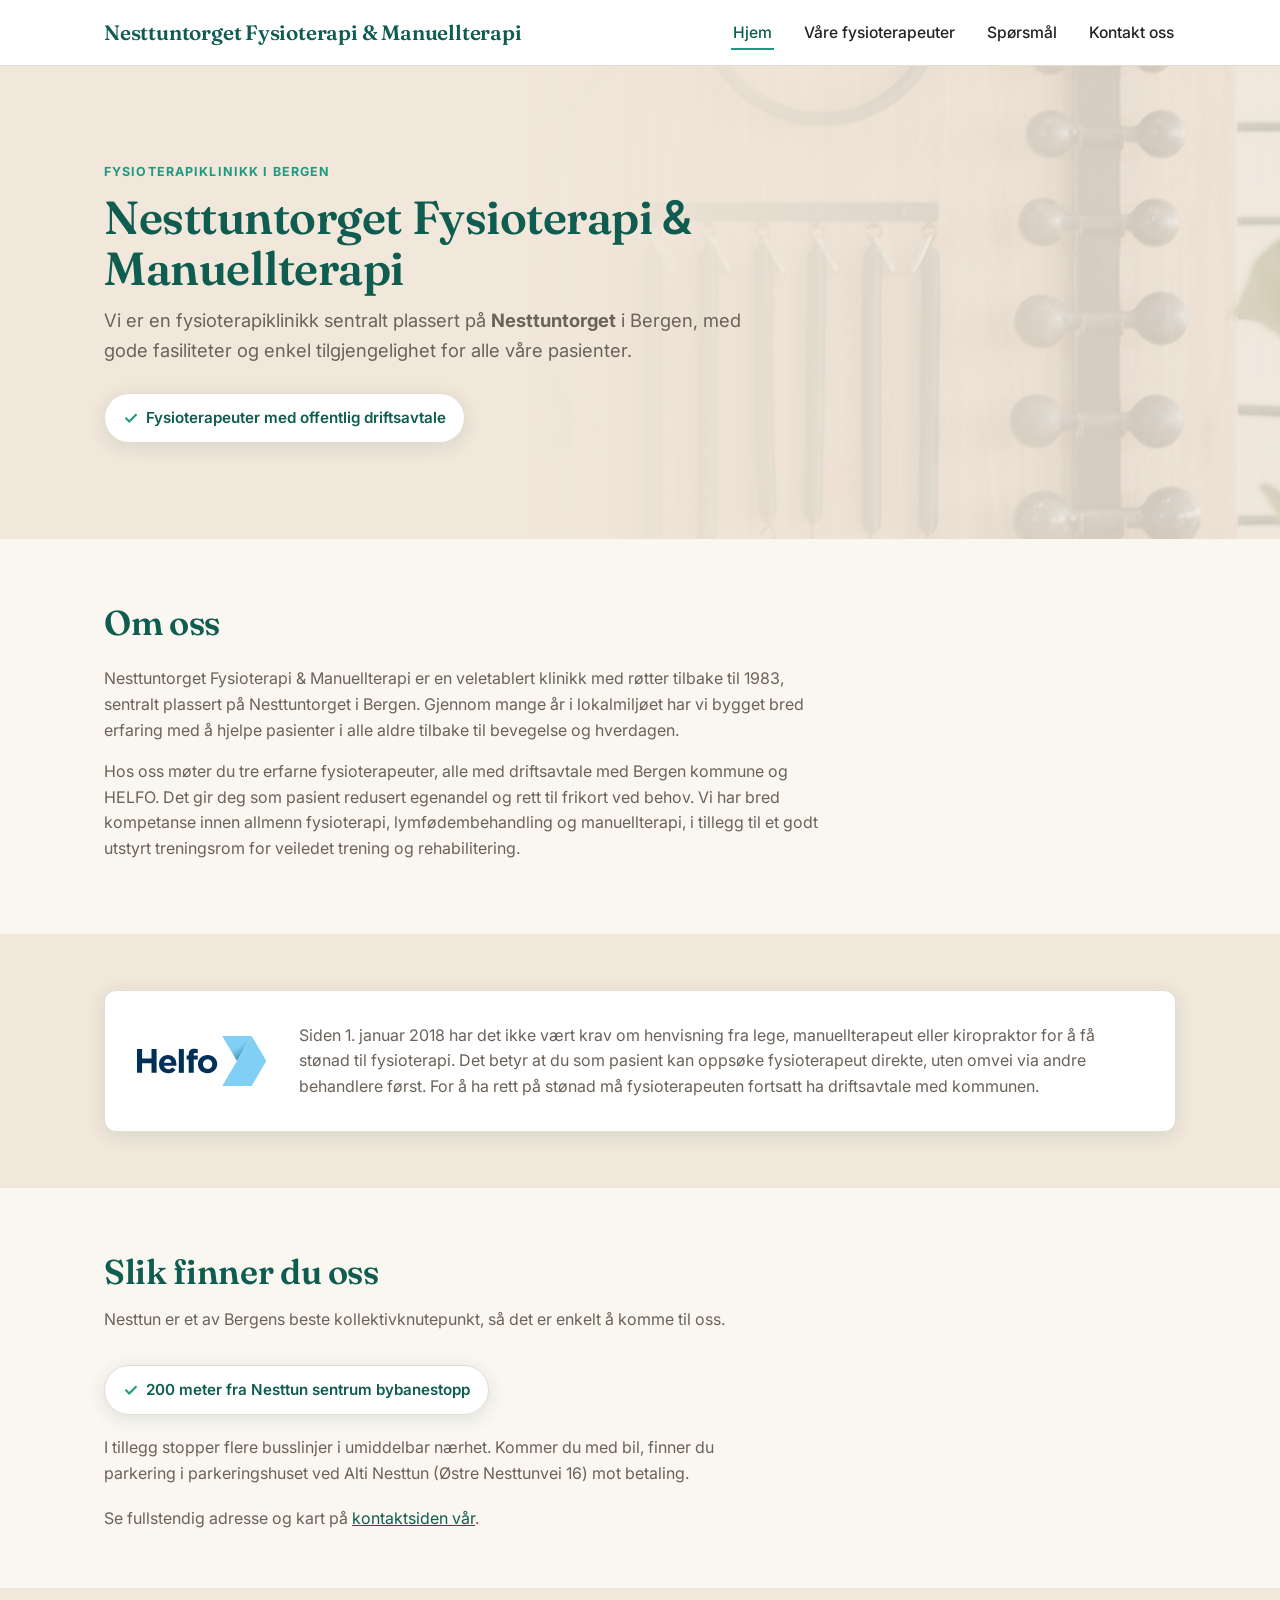
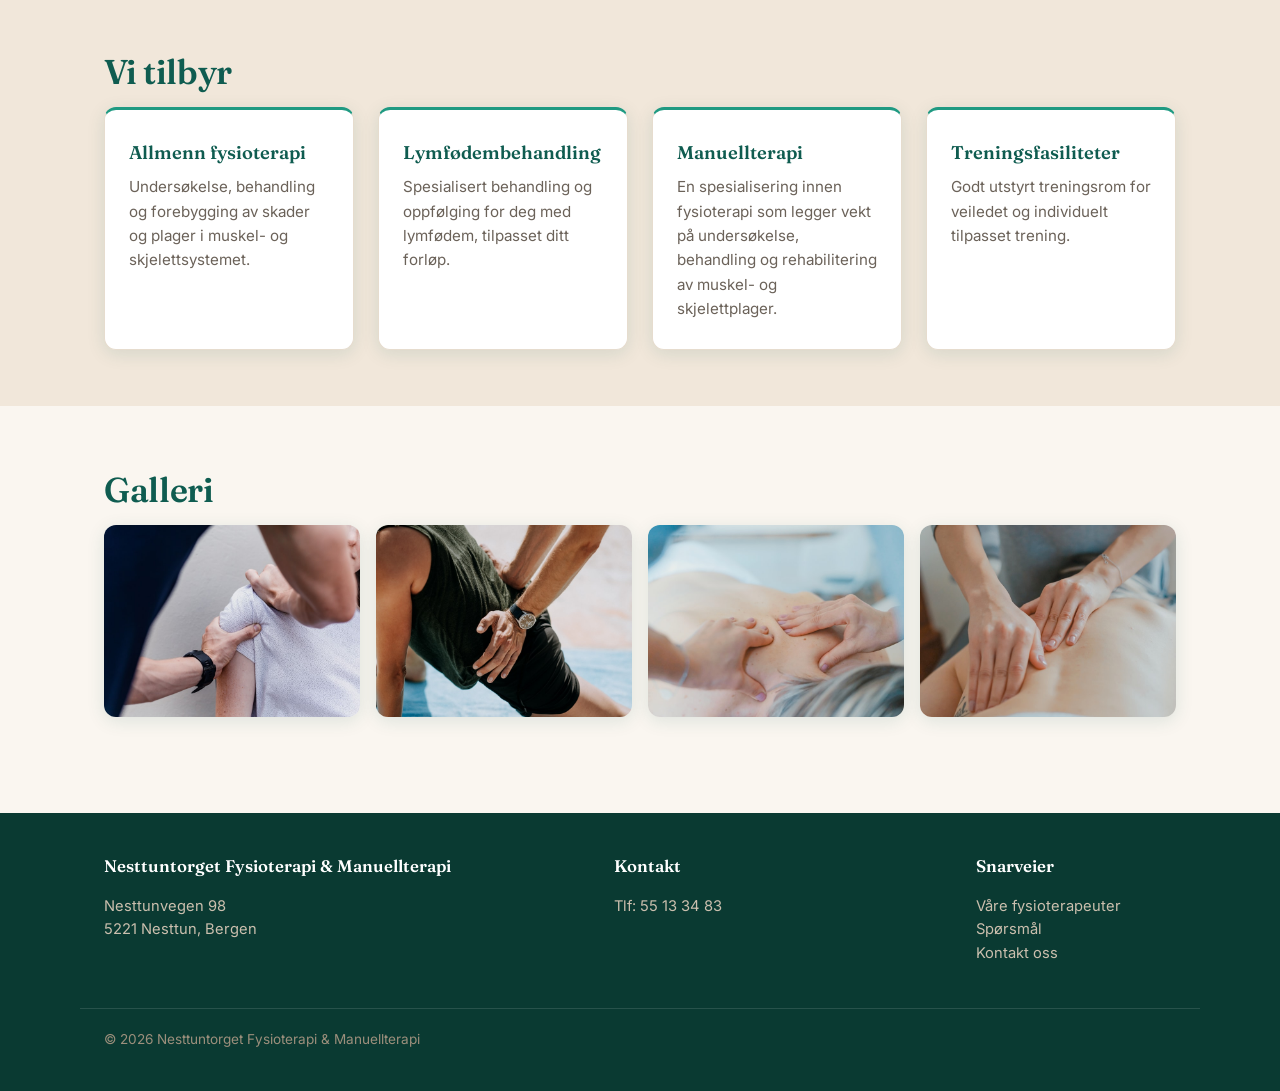
==== commit 50328af9: "Homepage hero: wide text layout, photo as soft background instead of side column" ====
--- a/index.html
+++ b/index.html
@@ -28,8 +28,11 @@
 
   <main>
     <!-- Hero / intro -->
-    <section class="hero">
-      <div class="container hero-flex">
+    <section class="hero hero--wide">
+      <div class="hero-bg">
+        <img src="assets/hero/hero-home.jpg" alt="" />
+      </div>
+      <div class="container">
         <div class="hero-text">
           <span class="eyebrow">Fysioterapiklinikk i Bergen</span>
           <h1>Nesttuntorget Fysioterapi <span class="amp">&amp;</span> Manuellterapi</h1>
@@ -40,9 +43,6 @@
           <div class="trust-badges">
             <span class="trust-badge"><span class="check">✓</span> Fysioterapeuter med offentlig driftsavtale</span>
           </div>
-        </div>
-        <div class="hero-image">
-          <img src="assets/hero/hero-home.jpg" alt="Treningsutstyr til opptrening og rehabilitering" />
         </div>
       </div>
     </section>
--- a/css/style.css
+++ b/css/style.css
@@ -5,7 +5,7 @@
 :root {
   --color-primary: #0f5c50;
   --color-primary-dark: #0a3a32;
-  --color-accent: #c8562e;
+  --color-accent: #1f9a82;
   --color-bg: #faf6f0;
   --color-bg-alt: #f1e7da;
   --color-card: #ffffff;
@@ -121,6 +121,43 @@
   padding: 64px 0 56px;
 }
 
+/* Wide variant: full-width text, photo recedes into the background instead of
+   sitting in its own column — gives the headline room to stay on 1–2 lines. */
+.hero--wide {
+  position: relative;
+  overflow: hidden;
+  padding: 96px 0 88px;
+}
+
+.hero--wide .container {
+  position: relative;
+  z-index: 1;
+}
+
+.hero--wide .hero-text {
+  max-width: 760px;
+}
+
+.hero--wide h1 {
+  font-size: clamp(2.4rem, 5vw, 3.6rem);
+  max-width: 820px;
+}
+
+.hero-bg {
+  position: absolute;
+  inset: 0;
+  z-index: 0;
+}
+
+.hero-bg img {
+  width: 100%;
+  height: 100%;
+  object-fit: cover;
+  opacity: 0.16;
+  mask-image: linear-gradient(to left, black 0%, transparent 60%);
+  -webkit-mask-image: linear-gradient(to left, black 0%, transparent 60%);
+}
+
 .hero h1 .amp {
   font-family: var(--font-main);
 }
@@ -166,6 +203,7 @@
   bottom: -22px;
   left: 22px;
   background: var(--color-accent);
+  opacity: 0.45;
   border-radius: var(--radius);
   z-index: 0;
 }
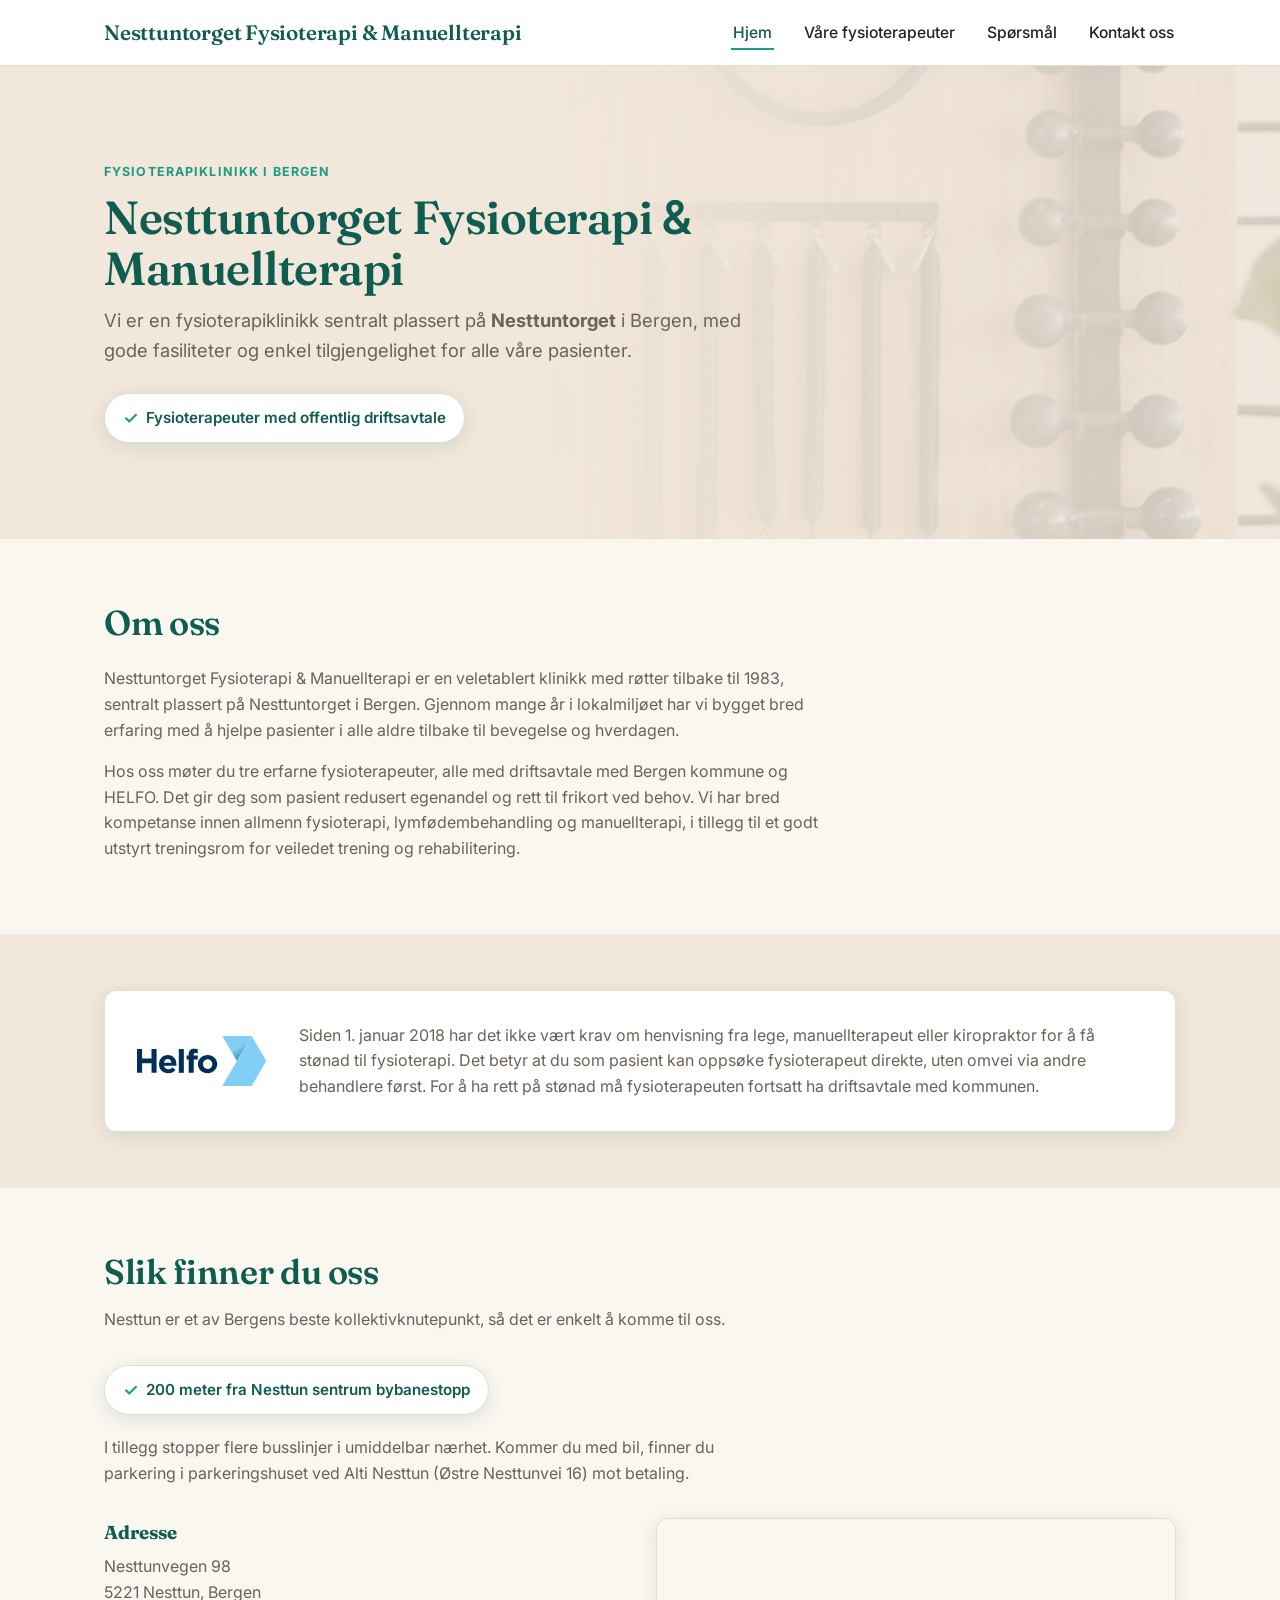
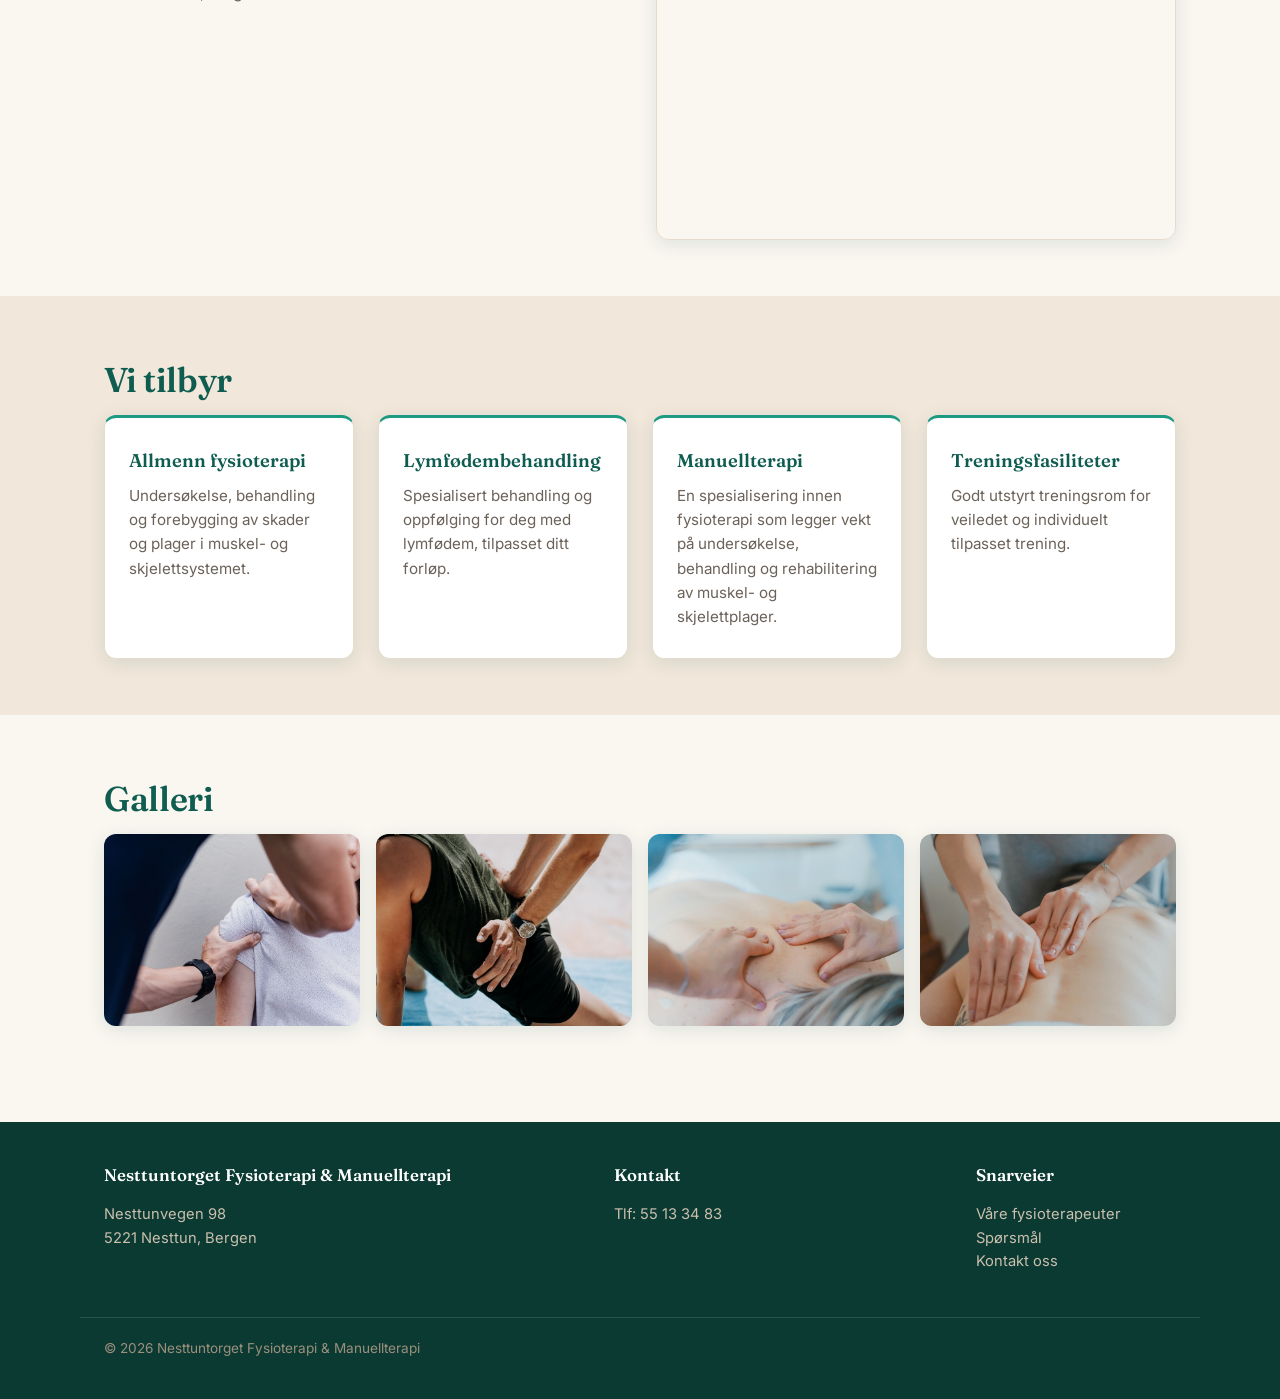
==== commit bea0544c: "Add address/map to homepage Slik finner du oss, remove Åpningstider from Kontakt oss" ====
--- a/index.html
+++ b/index.html
@@ -94,9 +94,22 @@
           I tillegg stopper flere busslinjer i umiddelbar nærhet. Kommer du med bil, finner du parkering i
           parkeringshuset ved Alti Nesttun (Østre Nesttunvei 16) mot betaling.
         </p>
-        <p class="section-intro" style="margin-top: 20px; margin-bottom: 0;">
-          Se fullstendig adresse og kart på <a href="kontakt.html">kontaktsiden vår</a>.
-        </p>
+
+        <div class="contact-grid" style="margin-top: 32px;">
+          <div>
+            <h3 style="font-family: var(--font-heading); color: var(--color-primary); margin: 0 0 6px;">Adresse</h3>
+            <p style="margin: 0; color: var(--color-text-light);">Nesttunvegen 98<br />5221 Nesttun, Bergen</p>
+          </div>
+          <div class="map-embed">
+            <iframe
+              src="https://www.google.com/maps?q=Nesttunvegen+98,+5221+Nesttun,+Bergen&output=embed"
+              loading="lazy"
+              referrerpolicy="no-referrer-when-downgrade"
+              title="Kart til Nesttuntorget Fysioterapi &amp; Manuellterapi"
+              allowfullscreen>
+            </iframe>
+          </div>
+        </div>
       </div>
     </section>
 
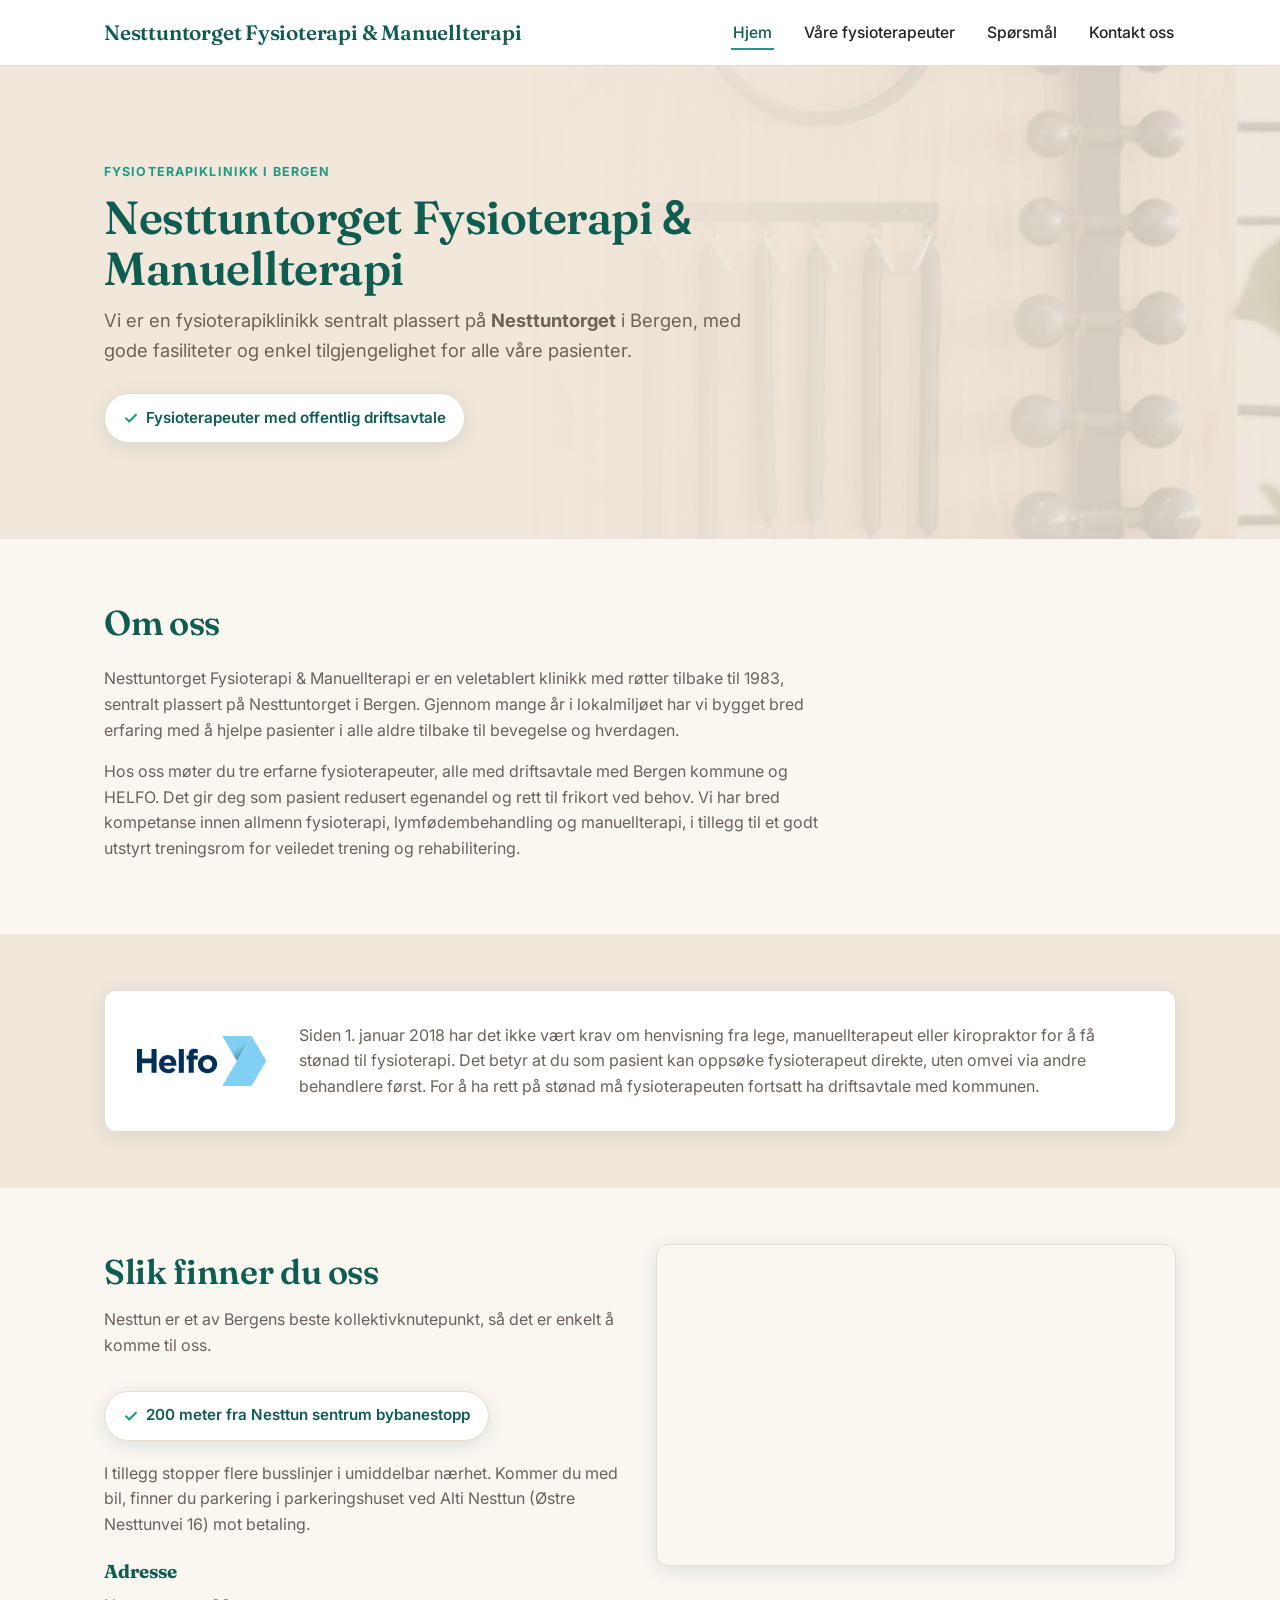
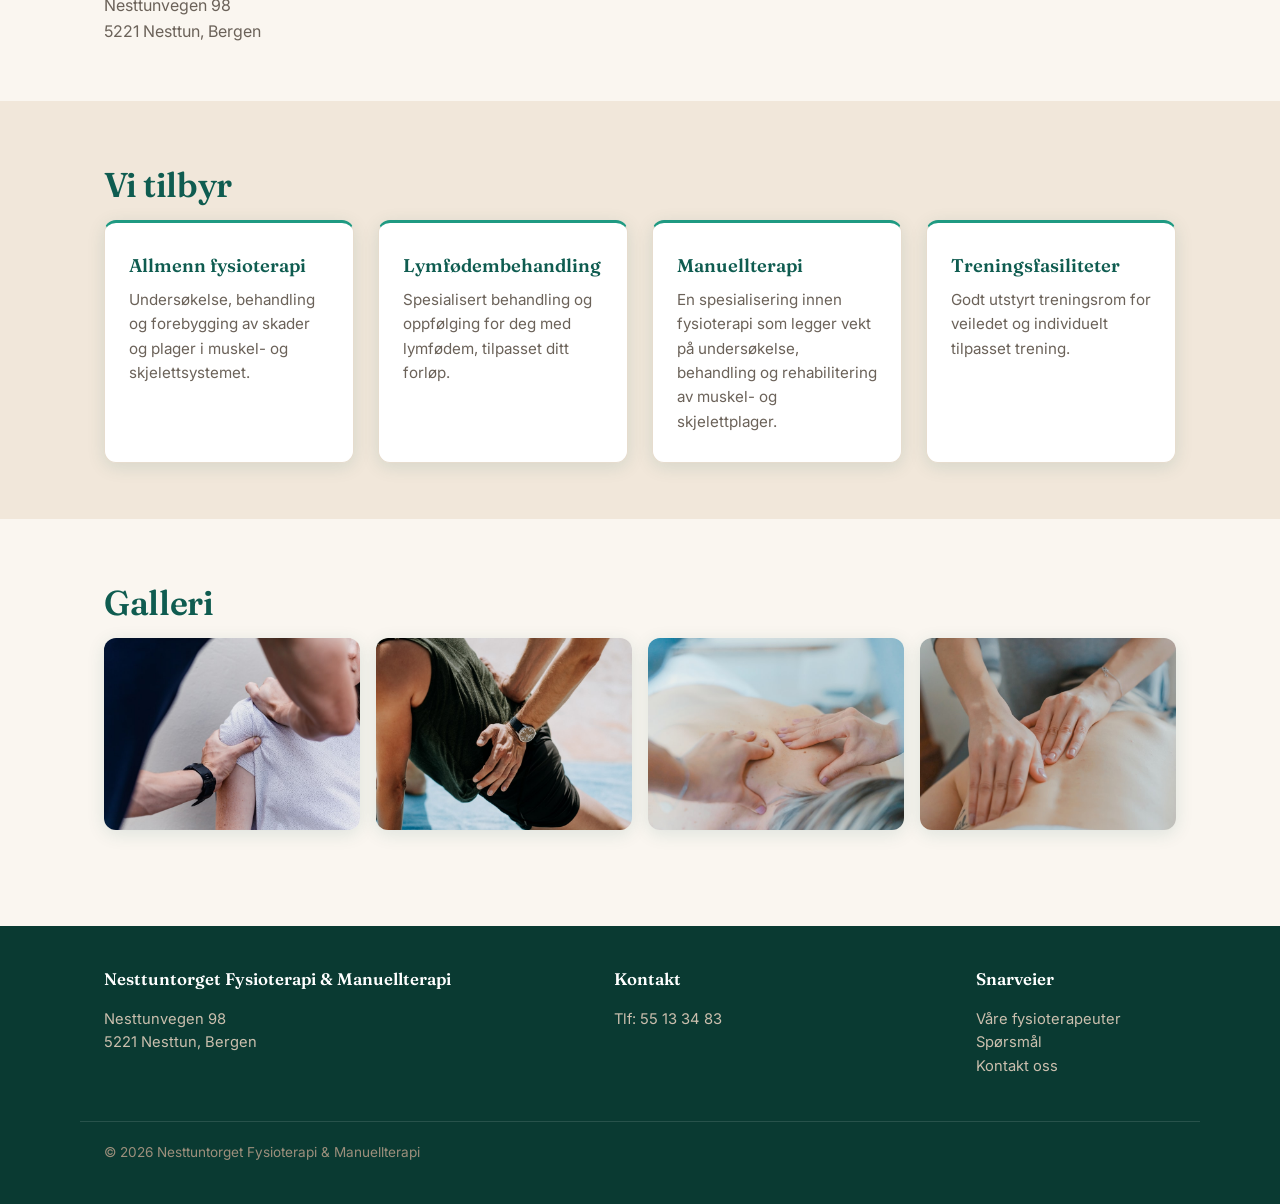
==== commit b7a14d82: "Put map next to full text column in Slik finner du oss, not just address" ====
--- a/index.html
+++ b/index.html
@@ -82,33 +82,30 @@
 
     <!-- Slik finner du oss -->
     <section class="section">
-      <div class="container">
-        <h2>Slik finner du oss</h2>
-        <p class="section-intro">
-          Nesttun er et av Bergens beste kollektivknutepunkt, så det er enkelt å komme til oss.
-        </p>
-        <div class="trust-badges">
-          <span class="trust-badge"><span class="check">✓</span> 200 meter fra Nesttun sentrum bybanestopp</span>
+      <div class="container contact-grid">
+        <div>
+          <h2>Slik finner du oss</h2>
+          <p class="section-intro">
+            Nesttun er et av Bergens beste kollektivknutepunkt, så det er enkelt å komme til oss.
+          </p>
+          <div class="trust-badges">
+            <span class="trust-badge"><span class="check">✓</span> 200 meter fra Nesttun sentrum bybanestopp</span>
+          </div>
+          <p style="margin-top: 20px; color: var(--color-text-light);">
+            I tillegg stopper flere busslinjer i umiddelbar nærhet. Kommer du med bil, finner du parkering i
+            parkeringshuset ved Alti Nesttun (Østre Nesttunvei 16) mot betaling.
+          </p>
+          <h3 style="font-family: var(--font-heading); color: var(--color-primary); margin: 20px 0 6px;">Adresse</h3>
+          <p style="margin: 0; color: var(--color-text-light);">Nesttunvegen 98<br />5221 Nesttun, Bergen</p>
         </div>
-        <p style="margin-top: 20px; max-width: 640px; color: var(--color-text-light);">
-          I tillegg stopper flere busslinjer i umiddelbar nærhet. Kommer du med bil, finner du parkering i
-          parkeringshuset ved Alti Nesttun (Østre Nesttunvei 16) mot betaling.
-        </p>
-
-        <div class="contact-grid" style="margin-top: 32px;">
-          <div>
-            <h3 style="font-family: var(--font-heading); color: var(--color-primary); margin: 0 0 6px;">Adresse</h3>
-            <p style="margin: 0; color: var(--color-text-light);">Nesttunvegen 98<br />5221 Nesttun, Bergen</p>
-          </div>
-          <div class="map-embed">
-            <iframe
-              src="https://www.google.com/maps?q=Nesttunvegen+98,+5221+Nesttun,+Bergen&output=embed"
-              loading="lazy"
-              referrerpolicy="no-referrer-when-downgrade"
-              title="Kart til Nesttuntorget Fysioterapi &amp; Manuellterapi"
-              allowfullscreen>
-            </iframe>
-          </div>
+        <div class="map-embed">
+          <iframe
+            src="https://www.google.com/maps?q=Nesttunvegen+98,+5221+Nesttun,+Bergen&output=embed"
+            loading="lazy"
+            referrerpolicy="no-referrer-when-downgrade"
+            title="Kart til Nesttuntorget Fysioterapi &amp; Manuellterapi"
+            allowfullscreen>
+          </iframe>
         </div>
       </div>
     </section>
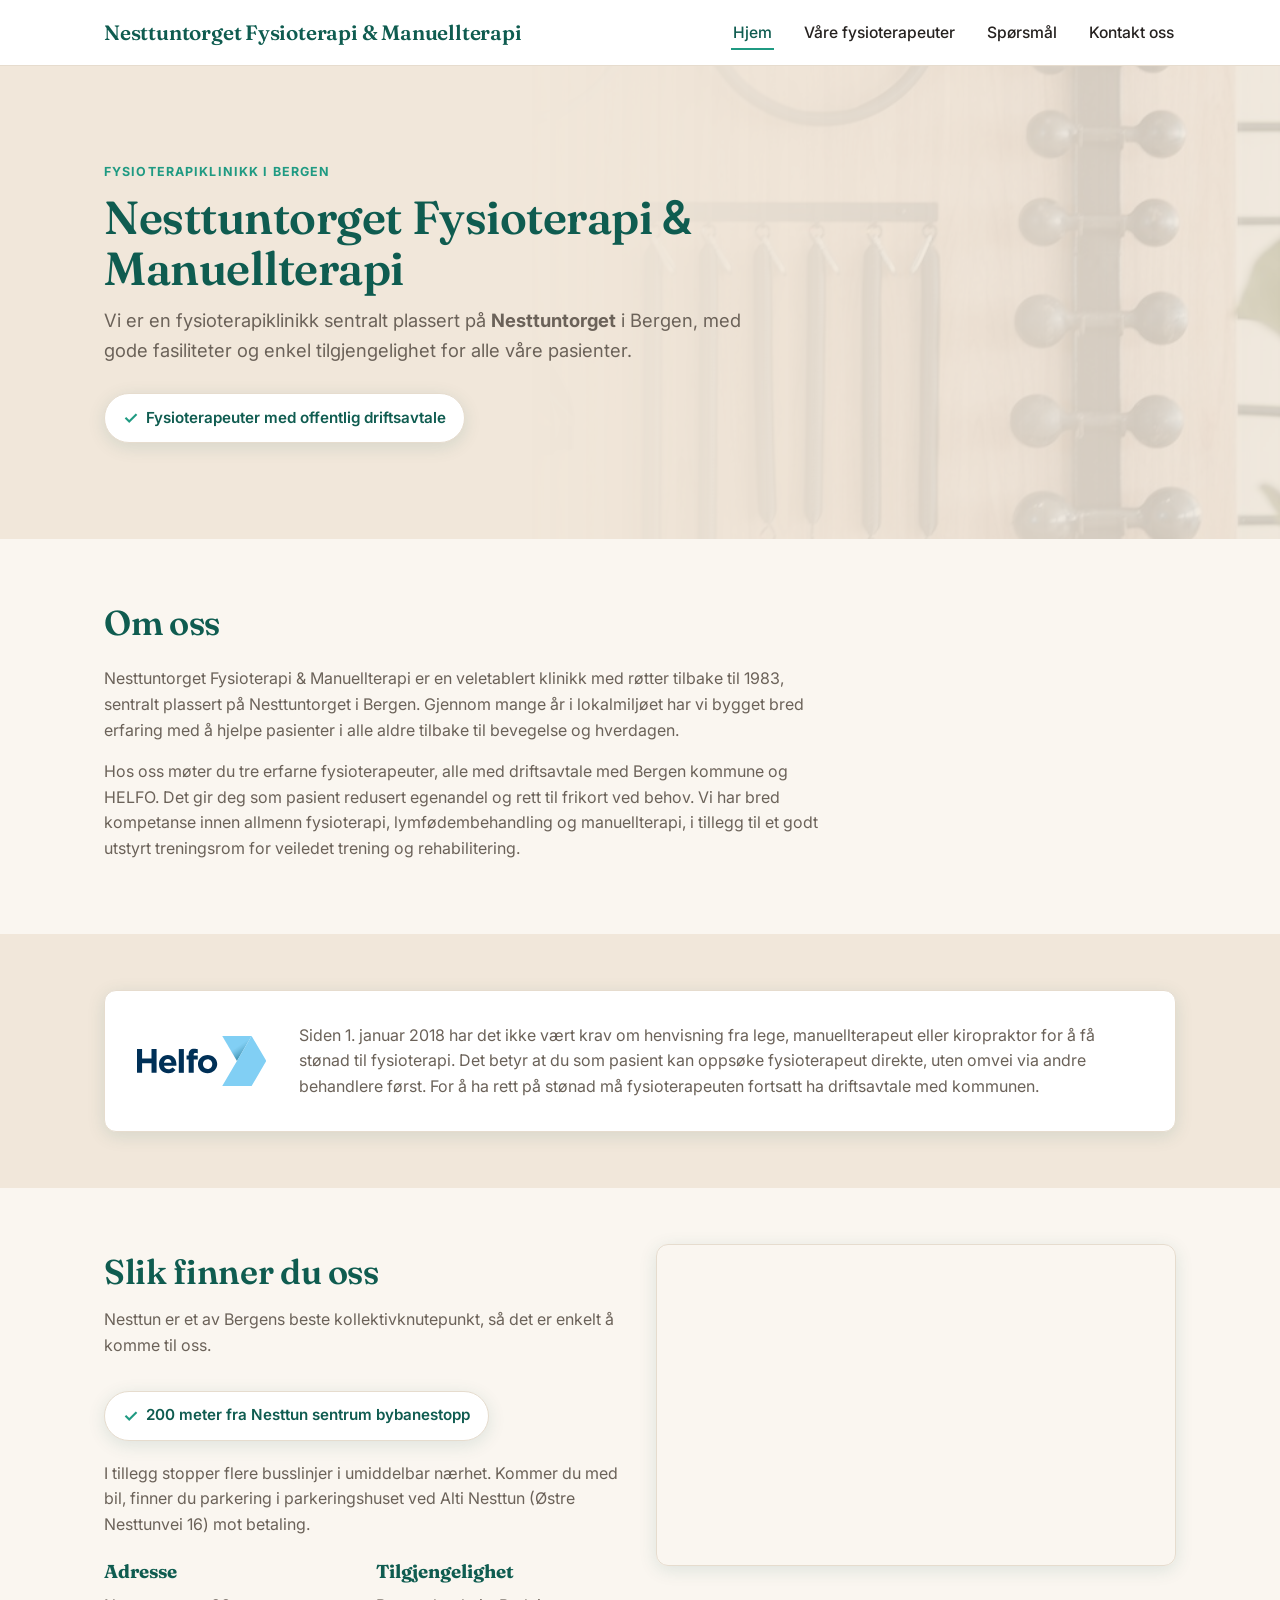
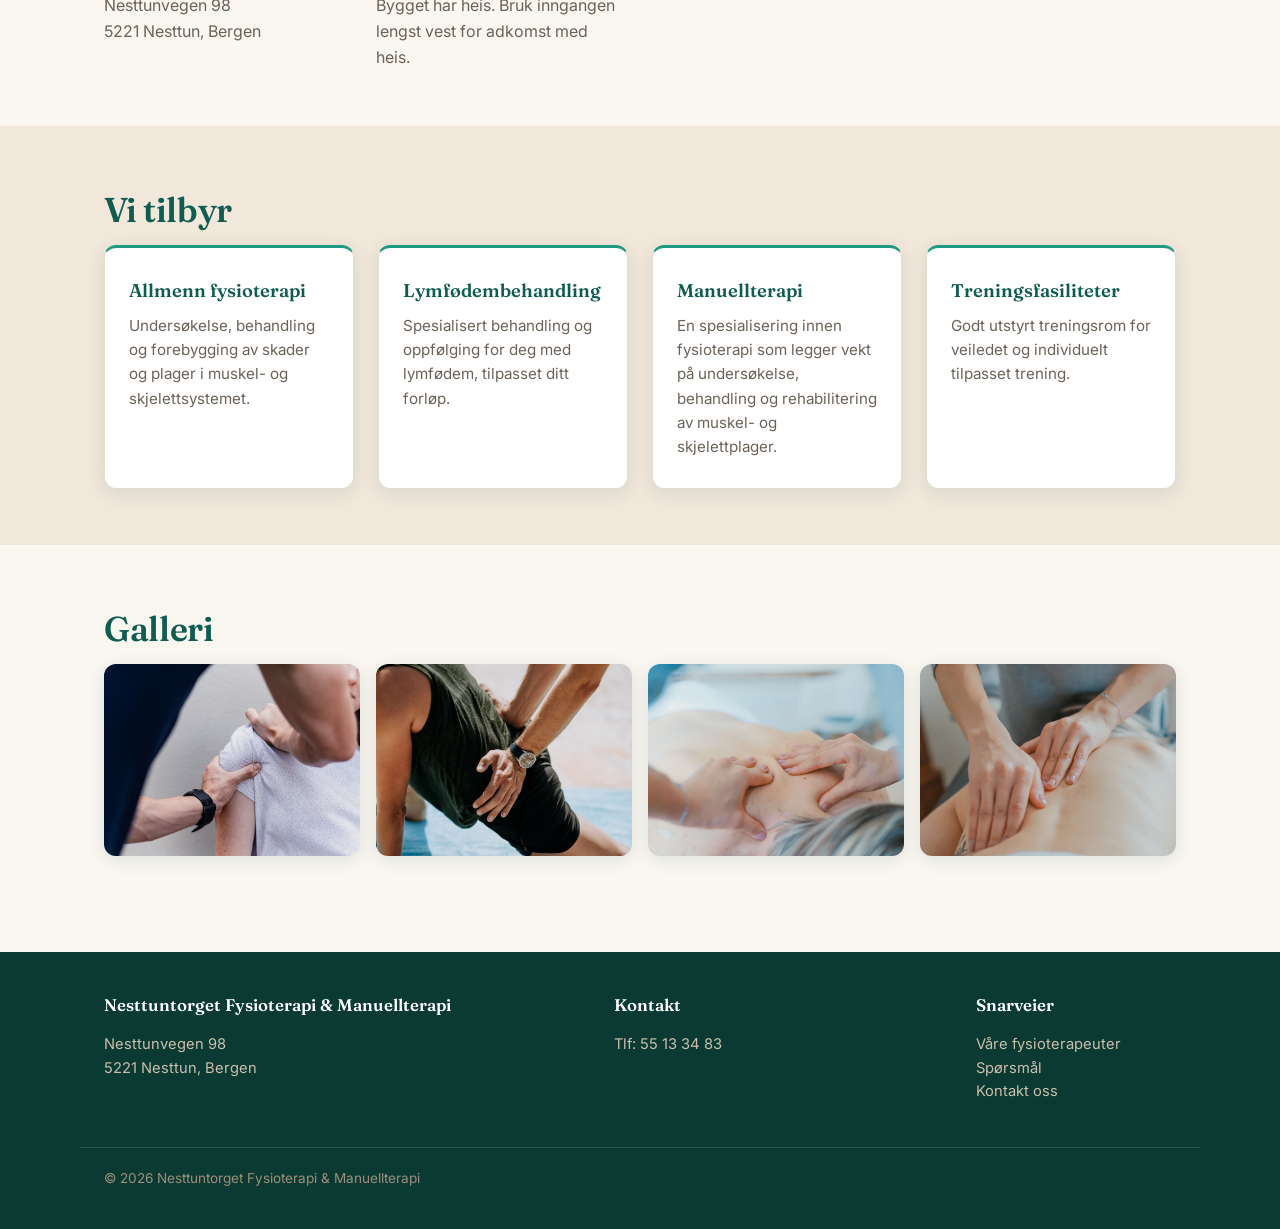
==== commit 38d0c73f: "Add Tilgjengelighet next to Adresse on homepage, add health-info privacy note to Våre fysioterapeute" ====
--- a/index.html
+++ b/index.html
@@ -95,8 +95,16 @@
             I tillegg stopper flere busslinjer i umiddelbar nærhet. Kommer du med bil, finner du parkering i
             parkeringshuset ved Alti Nesttun (Østre Nesttunvei 16) mot betaling.
           </p>
-          <h3 style="font-family: var(--font-heading); color: var(--color-primary); margin: 20px 0 6px;">Adresse</h3>
-          <p style="margin: 0; color: var(--color-text-light);">Nesttunvegen 98<br />5221 Nesttun, Bergen</p>
+          <div style="display: grid; grid-template-columns: 1fr 1fr; gap: 24px; margin-top: 20px;">
+            <div>
+              <h3 style="font-family: var(--font-heading); color: var(--color-primary); margin: 0 0 6px;">Adresse</h3>
+              <p style="margin: 0; color: var(--color-text-light);">Nesttunvegen 98<br />5221 Nesttun, Bergen</p>
+            </div>
+            <div>
+              <h3 style="font-family: var(--font-heading); color: var(--color-primary); margin: 0 0 6px;">Tilgjengelighet</h3>
+              <p style="margin: 0; color: var(--color-text-light);">Bygget har heis. Bruk inngangen lengst vest for adkomst med heis.</p>
+            </div>
+          </div>
         </div>
         <div class="map-embed">
           <iframe
--- a/css/style.css
+++ b/css/style.css
@@ -460,54 +460,12 @@
   color: var(--color-text-light);
 }
 
-/* ---- Kontakt oss ---- */
+/* ---- Contact grid + map (Slik finner du oss) ---- */
 .contact-grid {
   display: grid;
   grid-template-columns: 1fr 1fr;
   gap: 32px;
   align-items: start;
-}
-
-.contact-info-card {
-  background: var(--color-card);
-  border: 1px solid var(--color-border);
-  border-radius: var(--radius);
-  padding: 28px;
-  box-shadow: var(--shadow);
-}
-
-.contact-info-card h3 {
-  font-family: var(--font-heading);
-  font-weight: 600;
-  color: var(--color-primary);
-  margin: 24px 0 10px;
-  font-size: 1.1rem;
-}
-
-.contact-info-card h3:first-child {
-  margin-top: 0;
-}
-
-.contact-info-card p {
-  margin: 0;
-  color: var(--color-text-light);
-}
-
-.hours-table {
-  width: 100%;
-  border-collapse: collapse;
-  font-size: 0.95rem;
-}
-
-.hours-table td {
-  padding: 4px 0;
-  color: var(--color-text-light);
-}
-
-.hours-table td:last-child {
-  text-align: right;
-  color: var(--color-text);
-  font-weight: 500;
 }
 
 .map-embed {
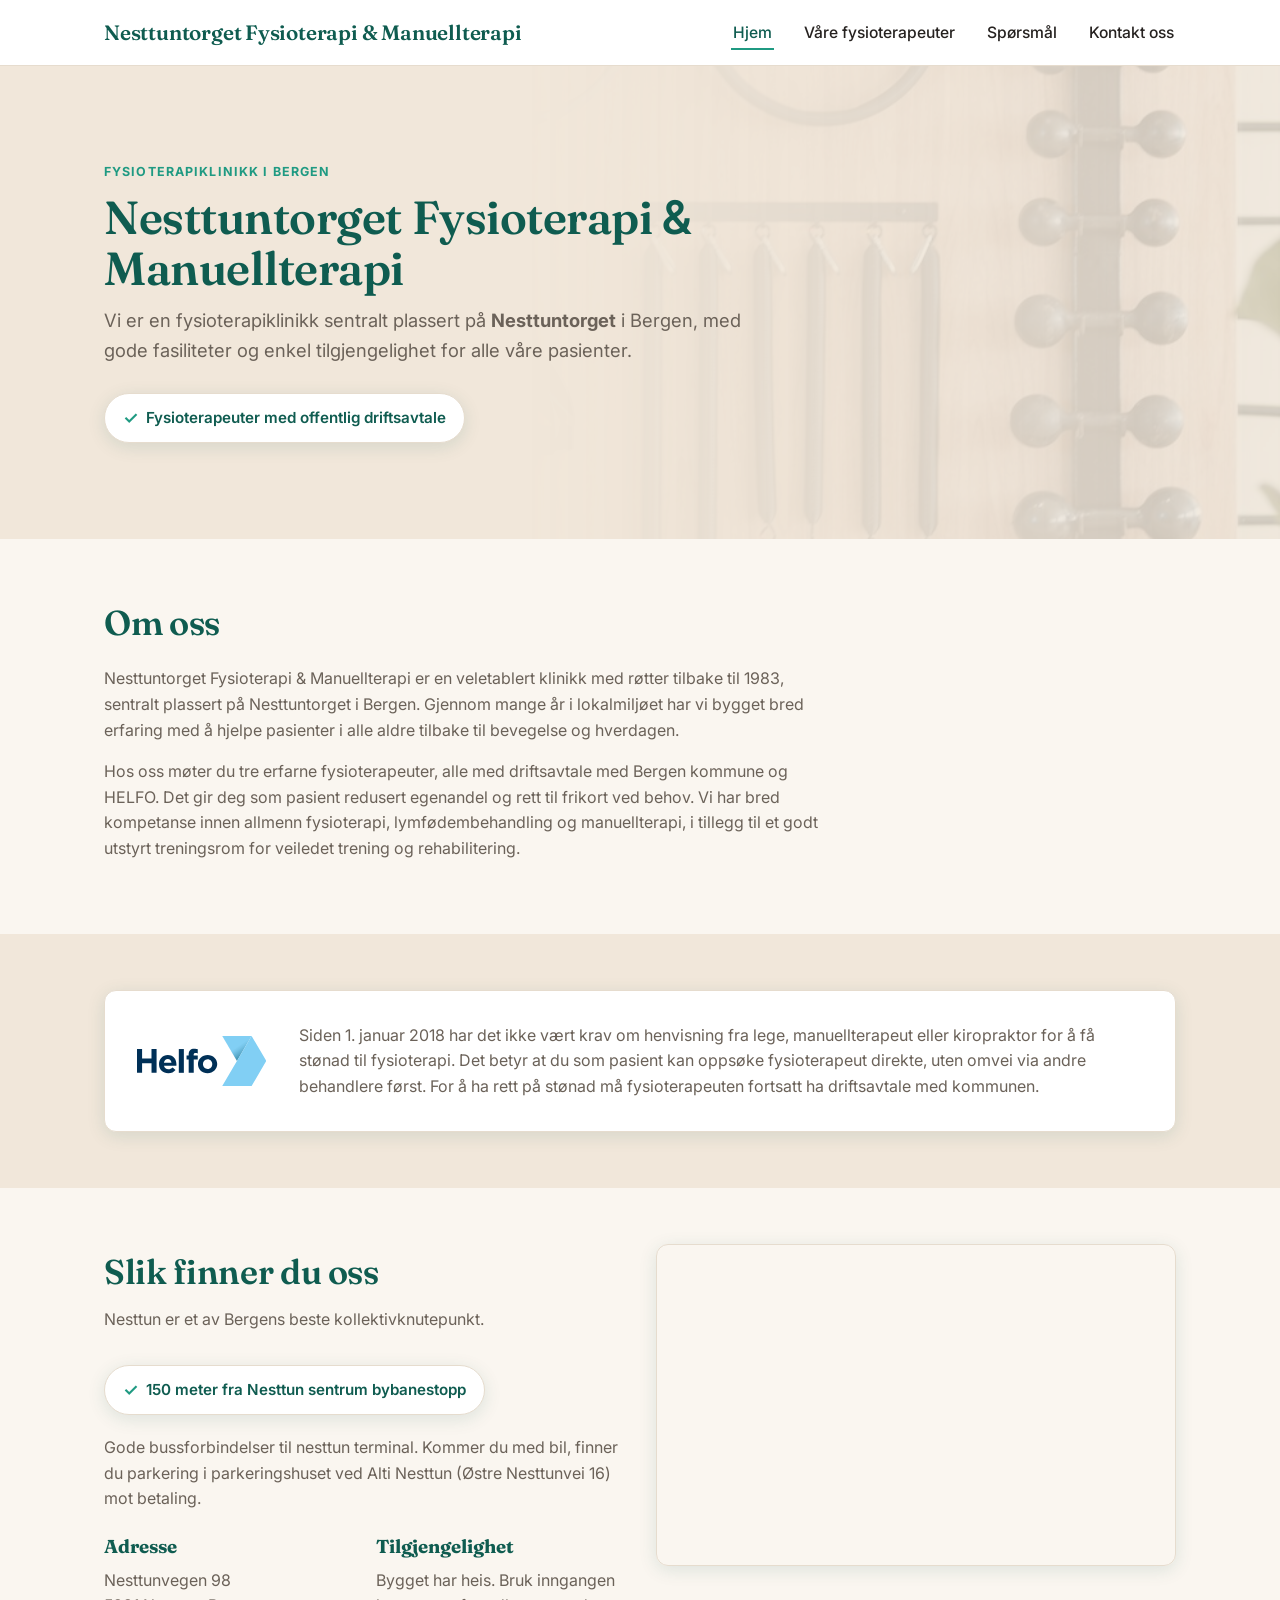
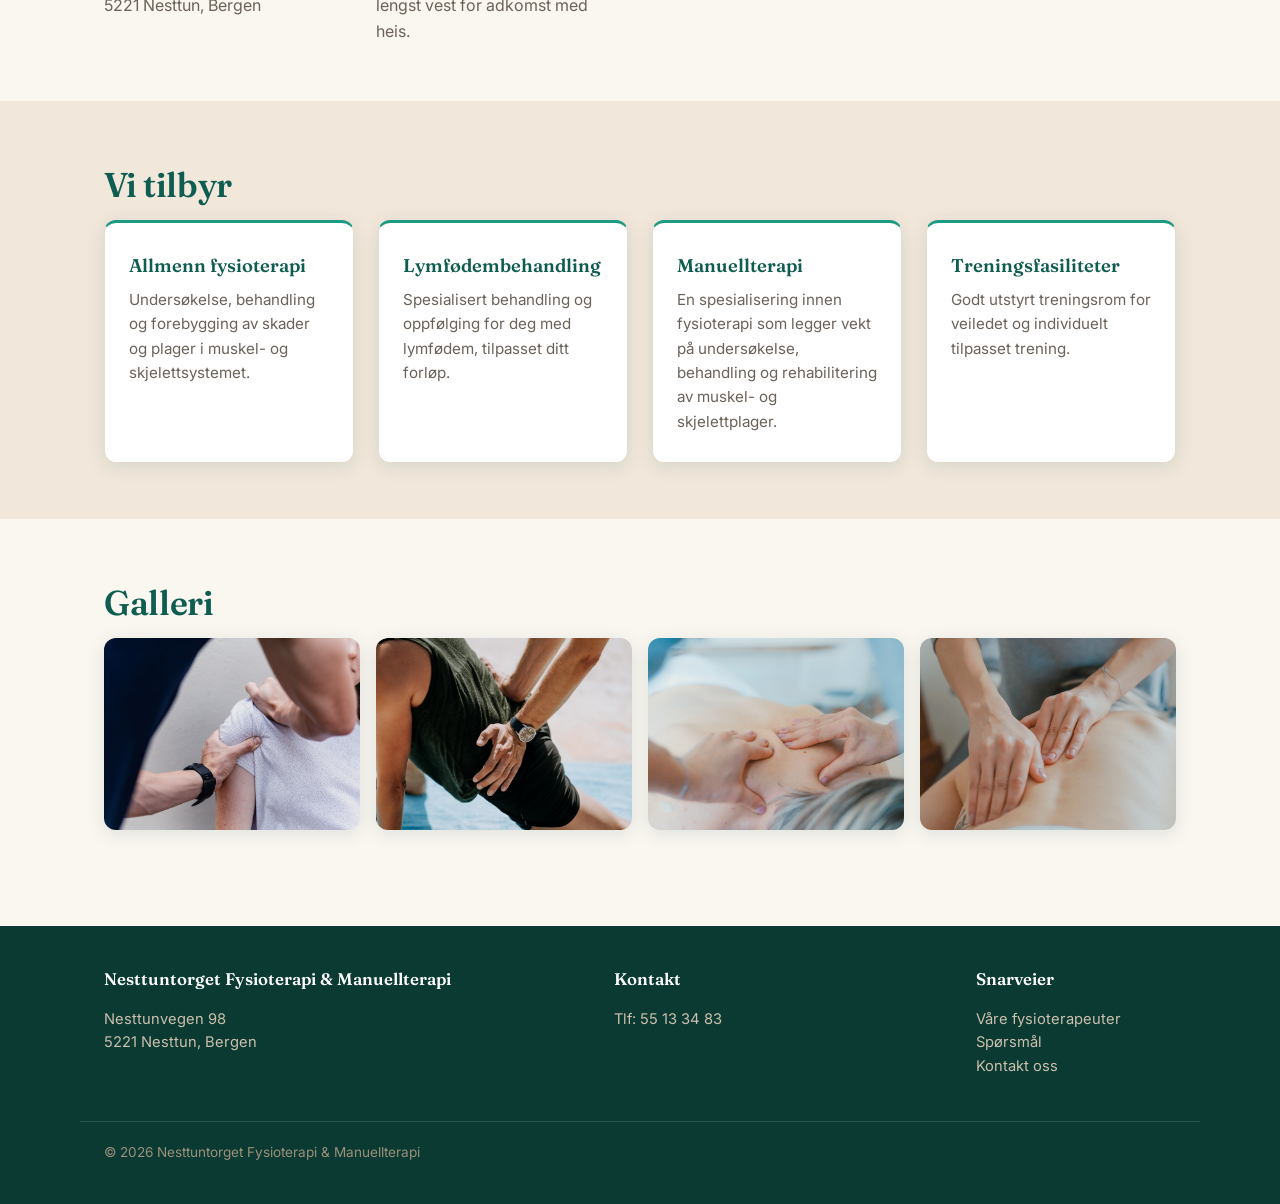
==== commit 68469827: "Update contact information in index.html" ====
--- a/index.html
+++ b/index.html
@@ -86,13 +86,13 @@
         <div>
           <h2>Slik finner du oss</h2>
           <p class="section-intro">
-            Nesttun er et av Bergens beste kollektivknutepunkt, så det er enkelt å komme til oss.
+            Nesttun er et av Bergens beste kollektivknutepunkt.
           </p>
           <div class="trust-badges">
-            <span class="trust-badge"><span class="check">✓</span> 200 meter fra Nesttun sentrum bybanestopp</span>
+            <span class="trust-badge"><span class="check">✓</span> 150 meter fra Nesttun sentrum bybanestopp</span>
           </div>
           <p style="margin-top: 20px; color: var(--color-text-light);">
-            I tillegg stopper flere busslinjer i umiddelbar nærhet. Kommer du med bil, finner du parkering i
+            Gode bussforbindelser til nesttun terminal. Kommer du med bil, finner du parkering i
             parkeringshuset ved Alti Nesttun (Østre Nesttunvei 16) mot betaling.
           </p>
           <div style="display: grid; grid-template-columns: 1fr 1fr; gap: 24px; margin-top: 20px;">
